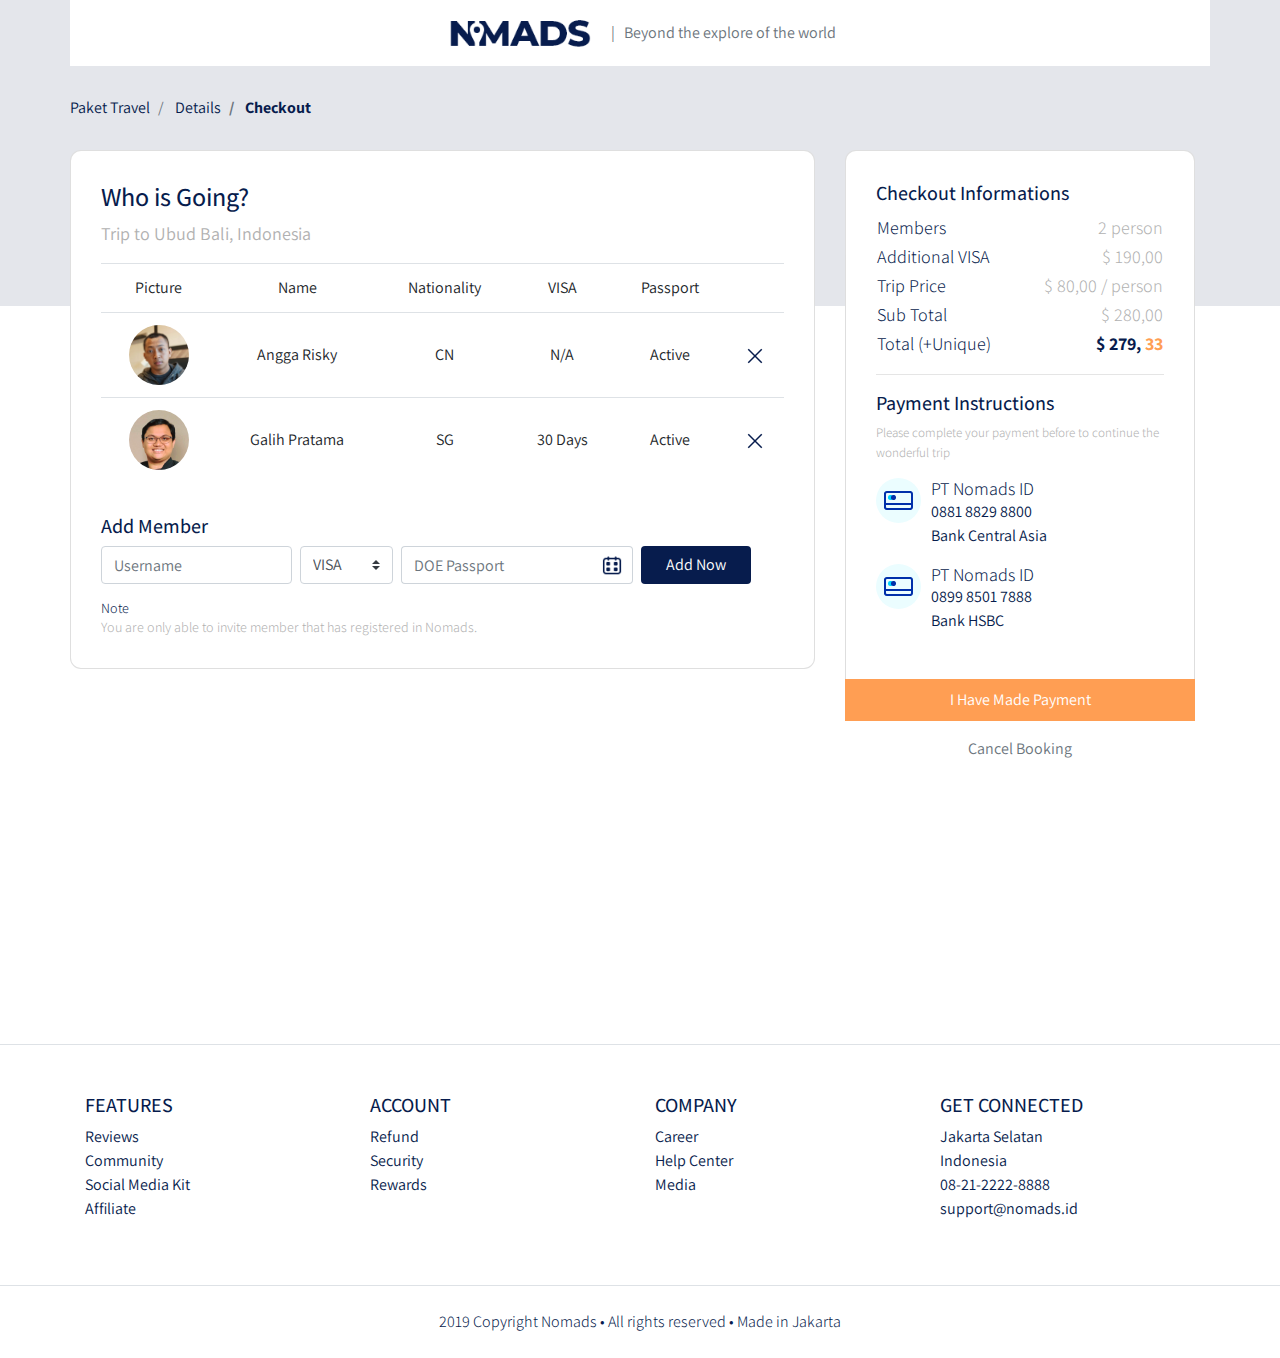
==== checkout.html @ 6e094ee1 "fix Bugs" ====
<!DOCTYPE html>
<html lang="en">
<head>
    <meta charset="UTF-8">
    <meta http-equiv="X-UA-Compatible" content="IE=edge">
    <meta name="viewport" content="width=device-width, initial-scale=1.0">
    <title>Document</title>
    <link rel="stylesheet" href="frontend/libraries/bootstrap/css/bootstrap.css">
    <link rel="stylesheet" href="frontend/libraries/xzoom/xzoom.css">
    <link rel="stylesheet" href="frontend/libraries/combined/css/gijgo.min.css">
    <link rel="preconnect" href="https://fonts.gstatic.com">
    <link href="https://fonts.googleapis.com/css2?family=Assistant:wght@200;300;400;500;600;700;800&family=Playfair+Display:ital,wght@0,400;0,500;0,600;0,700;0,800;0,900;1,400;1,500;1,600;1,700;1,800;1,900&display=swap" rel="stylesheet">
    <link rel="stylesheet" href="frontend/styles/main.css">
    
</head>
<body>
    <!-- Navbar -->
    <div class="container">
        <nav class="row navbar navbar-expand-lg navbar-light bg-white">
            <div class="navbar-nav ml-auto mr-auto mr-sm-auto mr-lg-0 mr-md-auto">
                <a href="index.html" class="navbar-brand">
                    <img src="frontend/images/logo_nomads.png" alt="">  
                </a>
                </div>
                <ul class="navbar-nav mr-auto d-none d-lg-block">
                    <li>
                        <span class="text-muted">
                            | &nbsp; Beyond the explore of the world
                        </span>
                    </li>
                </ul>
        </nav>
    </div>
    
    <main>
        <section class="section-details-header"></section>
    <section class="section-details-content">
    <div class="container">
        <div class="row">
            <div class="col p-0">
                <nav>
                    <ol class="breadcrumb">
                        <li class="breadcrumb-item">
                            Paket Travel
                        </li>
                            <li class="breadcrumb-item">
                                Details
                            </li>
                            <li class="breadcrumb-item active">
                                Checkout
                            </li>
                    </ol>
                </nav>
            </div>
        </div>
        <div class="row">
            <div class="col-lg-8 pl-lg-0">
                <div class="card card-details">
                    <h1>Who is Going?</h1>
                    <p>
                        Trip to Ubud Bali, Indonesia
                    </p>
                    <div class="attendee">
                            <table class="table table-responsive-sm text-center">
                                    <thead>
                                        <tr>
                                            <td>Picture</td>
                                            <td>Name</td>
                                            <td>Nationality</td>
                                            <td>VISA</td>
                                            <td>Passport</td>
                                            <td></td>
                                        </tr>
                                    </thead>
                                    <tbody>
                                        <tr>
                                            <td>
                                                <img src="frontend/images/avatar-4.png" height="60px">
                                            </td>
                                            <td class="align-middle">
                                                Angga Risky
                                            </td>
                                            <td class="align-middle">
                                                CN
                                            </td>
                                            <td class="align-middle">
                                                N/A
                                            </td>
                                            <td class="align-middle">
                                                Active
                                            </td>
                                            <td class="align-middle">
                                                <a href="#">
                                                    <img src="frontend/images/ic_remove.png" alt="">
                                                </a>
                                            </td>
                                        </tr>
                                        <tr>
                                            <td>
                                                <img src="frontend/images/avatar-5.png" height="60px">
                                            </td>
                                            <td class="align-middle">
                                                Galih Pratama
                                            </td>
                                            <td class="align-middle">
                                                SG
                                            </td>
                                            <td class="align-middle">
                                                30 Days
                                            </td>
                                            <td class="align-middle">
                                                Active
                                            </td>
                                            <td class="align-middle">
                                                <a href="#">
                                                    <img src="frontend/images/ic_remove.png" alt="">
                                                </a>
                                            </td>
                                        </tr>
                                    </tbody>
                            </table>
                    </div>
                    <div class="member mt-3">
                        <h2>Add Member</h2>
                        <form class="form-inline">
                            <label for="inputUsername" class="sr-only">Nama</label>
                            <input type="text" name="inputUsername" class="form-control mb-2 mr-sm-2" id="inputUsername" placeholder="Username">
                            <label for="inputVisa" class="sr-only">Visa</label>
                            <select name="inputVisa" id="inputVisa" class="custom-select mb-2 mr-sm-2">
                                <option value="Visa" selected>VISA</option>
                                <option value="30 Days">30 Days</option>
                                <option value="N/A">N/A</option>
                            </select>

                            <label for="doePassport" class="sr-only">DOE Passport</label>
                            <div class="input-grup mb-2 mr-sm-2">
                                <input type="text" class="form-control datepicker" id="doePassport" placeholder="DOE Passport">
                            </div>
                            <button type="submit" class="btn btn-add-now mb-2 px-4">Add Now</button>
                        </form>
                        <h3 class="mt-2 mb-0">Note</h3>
                        <p class="disclaimer mb-0">
                            You are only able to invite member that has registered in Nomads.
                        </p>
                    </div>
            </div>
        </div>
        <div class="col-lg-4">
            <div class="card card-details card-right">
                <h2>Checkout Informations</h2>
                <table class="trip-informations">
                    <tr>
                        <th width="50%">Members</th>
                        <td width="50%" class="text-right">
                            2 person
                        </td>
                    </tr>
                    <tr>
                        <th width="50%">Additional VISA</th>
                        <td width="50%" class="text-right">
                            $ 190,00
                        </td>
                    </tr>

                    <tr>
                        <th width="50%">Trip Price</th>
                        <td width="50%" class="text-right">
                            $ 80,00 / person
                        </td>
                    </tr>
                    <tr>
                        <th width="50%">Sub Total</th>
                        <td width="50%" class="text-right">
                            $ 280,00
                        </td>
                    </tr>
                    <tr>
                        <th width="50%">Total (+Unique)</th>
                        <td width="50%" class="text-right text-total">
                            <span class="text-blue">$ 279,</span>
                            <span class="text-orange">33</span>
                        </td>
                    </tr>
                </table>
                <hr>
                <h2>Payment Instructions</h2>
                <p class="payment-instructions">
                    Please complete your payment before to 
continue the wonderful trip
                </p>
                <div class="bank">
                    <div class="bank-item pb-3">
                        <img src="frontend/images/ic_bank.png" alt="" class="bank-image">
                        <div class="description">
                            <h3>PT Nomads ID</h3>
                            <p>
                                0881 8829 8800
                                <br>
                                Bank Central Asia
                            </p>
                        </div>
                        <div class="clearfix">
                        </div>
                    </div>
                    <div class="bank-item pb-3">
                        <img src="frontend/images/ic_bank.png" alt="" class="bank-image">
                        <div class="description">
                            <h3>PT Nomads ID</h3>
                            <p>
                                0899 8501 7888
                                <br>
                                Bank HSBC
                            </p>
                        </div>
                        <div class="clearfix"> 
                        </div>
                    </div>
                </div>
            </div>
            <div class="join-container">
                <a href="success.html" class="btn btn-block btn-join-now mt-3 py-2">
                    I Have Made Payment
                </a>
            </div>
            <div class="text-center mt-3">
                <a href="details.html" class="text-muted">
                    Cancel Booking
                </a>
            </div>
        </div>
    </div>
    </section>
    </main>

    <footer class="section-footer mt-5 mb-4 border-top">
        <div class="container pt-5 pb-5">
            <div class="row justify-content-center">
                <div class="col-12">
                    <div class="row">
                        <div class="col-12 col-lg-3">
                            <h5>FEATURES</h5>
                            <ul class="list-unstyled">
                                <li><a href="#">Reviews</a></li>
                                <li><a href="#">Community</a></li>
                                <li><a href="#">Social Media Kit</a></li>
                                <li><a href="#">Affiliate</a></li>
                            </ul>
                        </div>
                        <div class="col-12 col-lg-3">
                            <h5>ACCOUNT</h5>
                            <ul class="list-unstyled">
                                <li><a href="#">Refund</a></li>
                                <li><a href="#">Security</a></li>
                                <li><a href="#">Rewards</a></li>
                            </ul>
                        </div>
                        <div class="col-12 col-lg-3">
                            <h5>COMPANY</h5>
                            <ul class="list-unstyled">
                                <li><a href="#">Career</a></li>
                                <li><a href="#">Help Center</a></li>
                                <li><a href="#">Media</a></li>
                            </ul>
                        </div>
                        <div class="col-12 col-lg-3">
                            <h5>GET CONNECTED</h5>
                            <ul class="list-unstyled">
                                <li><a href="#">Jakarta Selatan</a></li>
                                <li><a href="#">Indonesia</a></li>
                                <li><a href="#">08-21-2222-8888</a></li>
                                <li><a href="#">support@nomads.id</a></li>
                            </ul>
                        </div>
                    </div>
                </div>
            </div>
        </div>
        <div class="container-fluid">
            <div class="row border-top justify-content-center align-items-center pt-4">
                <div class="col-auto text-gray-500 font-weight-light">
                    2019 Copyright Nomads • All rights reserved • Made in Jakarta
                </div>
            </div>
        </div>
    </footer>

    <script src="frontend/libraries/jquery/jquery-3.5.1.min.js"></script>
    <script src="frontend/libraries/bootstrap/js/bootstrap.js"></script>
    <script src="frontend/libraries/retina/retina.min.js"></script>
    <script src="frontend/libraries/xzoom/xzoom.min.js"></script>
    <script src="frontend/libraries/combined/js/gijgo.min.js"></script>
    <script>
        $(document).ready(function() {
            $('.xzoom, .xzoom-gallery').xzoom({
                zoomWidth: 500,
                title: false,
                tint: '#333',
                xoffset: 15

            });

            $('.datepicker').datepicker({
                uiLibrary: 'bootstrap4',
                icons: {
                    rightIcon: '<img src="frontend/images/ic_doe.png" />'
                }
            })
        });
    </script>
</body>
</html>
---- frontend/libraries/xzoom/xzoom.css ----
/* Compatibility styles for frameworks like bootstrap, foundation e.t.c */
.xzoom-source img, .xzoom-preview img, .xzoom-lens img {
  display: block;
  max-width: none;
  max-height: none;
  -webkit-transition: none;
  -moz-transition: none;
  -o-transition: none;
  transition: none;
}
/* --------------- */

/* xZoom Styles below */
.xzoom-container { 
  display: inline-block;
}

.xzoom-thumbs {
  text-align: center;
  margin-bottom: 10px;
}

.xzoom { 
  -webkit-box-shadow: 0px 0px 5px 0px rgba(0,0,0,0.5);
  -moz-box-shadow: 0px 0px 5px 0px rgba(0,0,0,0.5);
  box-shadow: 0px 0px 5px 0px rgba(0,0,0,0.5);  
}
.xzoom2, .xzoom3, .xzoom4, .xzoom5 {
  -webkit-box-shadow: 0px 0px 5px 0px rgba(0,0,0,0.5);
  -moz-box-shadow: 0px 0px 5px 0px rgba(0,0,0,0.5);
  box-shadow: 0px 0px 5px 0px rgba(0,0,0,0.5);
}

/* Thumbs */
.xzoom-gallery, .xzoom-gallery2, .xzoom-gallery3, .xzoom-gallery4, .xzoom-gallery5 {
  border: 1px solid #cecece;
  margin-left: 5px;
  margin-bottom: 10px;
}

.xzoom-source, .xzoom-hidden {
  display: block;
  position: static;
  float: none;
  clear: both;
}

/* Everything out of border is hidden */
.xzoom-hidden {
  overflow: hidden;
}

/* Preview */
.xzoom-preview {
  border: 1px solid #888;
  background: #2f4f4f;
  box-shadow: -0px -0px 10px rgba(0,0,0,0.50);
}

/* Lens */
.xzoom-lens {
  border: 1px solid #555;
  box-shadow: -0px -0px 10px rgba(0,0,0,0.50);
  cursor: crosshair;
}

/* Loading */
.xzoom-loading {
  background-position: center center;
  background-repeat: no-repeat;
  border-radius: 100%;
  opacity: .7;
  background: url(../images/xloading.gif);
  width: 48px;
  height: 48px;
}

/* Additional class that applied to thumb when it is active */
.xactive {
  -webkit-box-shadow: 0px 0px 3px 0px rgba(74,169,210,1);
  -moz-box-shadow: 0px 0px 3px 0px rgba(74,169,210,1);
  box-shadow: 0px 0px 3px 0px rgba(74,169,210,1); 
  border: 1px solid #4aaad2;
}

/* Caption */
.xzoom-caption {
  position: absolute;
  bottom: -43px;
  left: 0;
  background: #000;
  width: 100%;
  text-align: left;
}

.xzoom-caption span {
  color: #fff;
  font-family: Arial, sans-serif;
  display: block;
  font-size: 0.75em;
  font-weight: bold;
  padding: 10px;
}
---- frontend/libraries/combined/css/gijgo.min.css ----
.gj-button-md,.gj-text-align-center{text-align:center}.gj-button-md,.gj-modal{overflow:hidden;outline:0}.gj-button-md,.gj-button-md-group{position:relative;vertical-align:middle}.gj-button,.gj-button-md,.gj-cursor-pointer{cursor:pointer}.gj-button{background-color:#f5f5f5;border:1px solid #ddd;color:#000;border-radius:3px;padding:6px 10px}.gj-unselectable{-webkit-touch-callout:none;-webkit-user-select:none;-khtml-user-select:none;-moz-user-select:none;-ms-user-select:none;user-select:none}.gj-row{display:-webkit-box;display:-ms-flexbox;display:flex;-ms-flex-wrap:wrap;flex-wrap:wrap}.gj-margin-left-5{margin-left:5px}.gj-margin-left-10{margin-left:10px}.gj-width-full{width:100%}.gj-font-size-16{font-size:16px}.gj-hidden{display:none}.gj-button-md{background:0 0;border:none;border-radius:2px;color:rgba(0,0,0,.87);height:36px;margin:0;min-width:64px;padding:0 16px;display:inline-block;font-family:Roboto,Helvetica,Arial,sans-serif;font-size:1rem;font-weight:500;text-transform:uppercase;letter-spacing:0;will-change:box-shadow;transition:box-shadow .2s cubic-bezier(.4,0,1,1),background-color .2s cubic-bezier(.4,0,.2,1),color .2s cubic-bezier(.4,0,.2,1);text-decoration:none;line-height:36px;-webkit-user-select:none;-moz-user-select:none;-ms-user-select:none;user-select:none}.gj-button-md:hover{background-color:rgba(158,158,158,.2)}.gj-button-md:disabled{color:rgba(0,0,0,.26);background:0 0}.gj-button-md .gj-icon,.gj-button-md .material-icons{vertical-align:middle}.gj-button-md.gj-button-md-icon{width:24px;height:31px;min-width:24px;padding:0;display:table}ul.gj-list-bootstrap li [data-role=image],ul.gj-list-md li [data-role=checkbox],ul.gj-list-md li [data-role=image]{height:24px;width:24px}.gj-button-md.gj-button-md-icon .gj-icon,.gj-button-md.gj-button-md-icon .material-icons{display:table-cell;margin-right:0;width:24px;height:24px}.gj-button-md.active{background-color:rgba(158,158,158,.4)}.gj-button-md-group{display:inline-block}.gj-textbox-md{border:none;border-bottom:1px solid rgba(0,0,0,.42);display:block;font-family:Helvetica,Arial,sans-serif;font-size:16px;line-height:16px;padding:4px 0;margin:0;width:100%;background:0 0;text-align:left;color:rgba(0,0,0,.87)}.gj-textbox-md:active,.gj-textbox-md:focus{border-bottom:2px solid rgba(0,0,0,.42);outline:0}.gj-textbox-md::placeholder{color:#8e8e8e}.gj-textbox-md:-ms-input-placeholder{color:#8e8e8e}.gj-textbox-md::-ms-input-placeholder{color:#8e8e8e}.gj-md-spacer-24{min-width:24px;width:24px;display:inline-block}.gj-md-spacer-32{min-width:32px;width:32px;display:inline-block}.gj-modal{position:fixed;top:0;right:0;bottom:0;left:0;z-index:1203;display:none;-webkit-overflow-scrolling:touch;background-color:rgba(0,0,0,.54118);transition:.2s ease opacity;will-change:opacity}ul.gj-list li [data-role=wrapper]{display:table;width:100%}ul.gj-list li [data-role=checkbox],ul.gj-list li [data-role=image]{display:table-cell;vertical-align:middle;text-align:center}ul.gj-list li [data-role=display]{display:table-cell;vertical-align:middle;cursor:pointer}ul.gj-list li [data-role=display]:empty:before{content:"\200b"}ul.gj-list-bootstrap{padding-left:0;margin-bottom:0}ul.gj-list-bootstrap li{padding:0}ul.gj-list-bootstrap li [data-role=wrapper]{padding:0 10px}ul.gj-list-bootstrap li [data-role=checkbox]{width:24px;padding:3px}ul.gj-list-bootstrap li [data-role=display]{padding:8px 0 8px 4px}.list-group-item.active ul li,.list-group-item.active:focus ul li,.list-group-item.active:hover ul li{text-shadow:none;color:initial}ul.gj-list-md{padding:0;list-style:none;line-height:24px;letter-spacing:0;color:#616161}.gj-picker-md,ul.gj-list-md li{font-family:Roboto,Helvetica,Arial,sans-serif;font-size:16px;font-weight:400;letter-spacing:.04em;line-height:1}ul.gj-list-md li{display:list-item;list-style-type:none;padding:0;min-height:unset;box-sizing:border-box;align-items:center;cursor:default;overflow:hidden;-webkit-flex-direction:row;-ms-flex-direction:row;flex-direction:row;-webkit-flex-wrap:nowrap;-ms-flex-wrap:nowrap;flex-wrap:nowrap}ul.gj-list-md li [data-role=display]{padding:8px 0 8px 5px;order:0;flex-grow:2;text-decoration:none;box-sizing:border-box;align-items:center;text-align:left;color:rgba(0,0,0,.87)}ul.gj-list-md li.disabled>[data-role=wrapper]>[data-role=display]{color:#9E9E9E}.gj-list-md-active{background:#e0e0e0;color:#3f51b5}.gj-picker{position:absolute;z-index:1203;background-color:#fff}.gj-picker .selected{color:#fff}.gj-picker-md{color:rgba(0,0,0,.87);border:1px solid #E0E0E0}.gj-modal .gj-picker-md{border:0}.gj-picker-md [role=header]{color:rgba(255,255,255,.54);display:flex;background:#2196f3;align-items:baseline;user-select:none;justify-content:center}.gj-picker-md [role=footer]{float:right;padding:10px}.gj-picker-md [role=footer] button.gj-button-md{color:#2196f3;font-weight:700;font-size:13px}.gj-picker-bootstrap{border:1px solid #E0E0E0}.gj-picker-bootstrap .selected{color:#888}.gj-picker-bootstrap [role=header]{background:#eee;color:#AAA}@font-face{font-family:gijgo-material;src:url(../fonts/gijgo-material.eot?235541);src:url(../fonts/gijgo-material.eot?235541#iefix) format('embedded-opentype'),url(../fonts/gijgo-material.ttf?235541) format('truetype'),url(../fonts/gijgo-material.woff?235541) format('woff'),url(../fonts/gijgo-material.svg?235541#gijgo-material) format('svg');font-weight:400;font-style:normal}.gj-icon{font-family:gijgo-material!important;font-size:24px;speak:none;font-style:normal;font-weight:400;font-variant:normal;text-transform:none;line-height:1;letter-spacing:0;-webkit-font-feature-settings:"liga";-moz-font-feature-settings:"liga=1";-moz-font-feature-settings:"liga";-ms-font-feature-settings:"liga" 1;font-feature-settings:"liga";-webkit-font-variant-ligatures:discretionary-ligatures;font-variant-ligatures:discretionary-ligatures;-webkit-font-smoothing:antialiased;-moz-osx-font-smoothing:grayscale}.gj-icon.undo:before{content:"\e900"}.gj-icon.vertical-align-top:before{content:"\e901"}.gj-icon.vertical-align-center:before{content:"\e902"}.gj-icon.vertical-align-bottom:before{content:"\e903"}.gj-icon.arrow-dropup:before{content:"\e904"}.gj-icon.clock:before{content:"\e905"}.gj-icon.refresh:before{content:"\e906"}.gj-icon.last-page:before{content:"\e907"}.gj-icon.first-page:before{content:"\e908"}.gj-icon.cancel:before{content:"\e909"}.gj-icon.clear:before{content:"\e90a"}.gj-icon.check-circle:before{content:"\e90b"}.gj-icon.delete:before{content:"\e90c"}.gj-icon.arrow-upward:before{content:"\e90d"}.gj-icon.arrow-forward:before{content:"\e90e"}.gj-icon.arrow-downward:before{content:"\e90f"}.gj-icon.arrow-back:before{content:"\e910"}.gj-icon.list-numbered:before{content:"\e911"}.gj-icon.list-bulleted:before{content:"\e912"}.gj-icon.indent-increase:before{content:"\e913"}.gj-icon.indent-decrease:before{content:"\e914"}.gj-icon.redo:before{content:"\e915"}.gj-icon.align-right:before{content:"\e916"}.gj-icon.align-left:before{content:"\e917"}.gj-icon.align-justify:before{content:"\e918"}.gj-icon.align-center:before{content:"\e919"}.gj-icon.strikethrough:before{content:"\e91a"}.gj-icon.italic:before{content:"\e91b"}.gj-icon.underlined:before{content:"\e91c"}.gj-icon.bold:before{content:"\e91d"}.gj-icon.arrow-dropdown:before{content:"\e91e"}.gj-icon.done:before{content:"\e91f"}.gj-icon.pencil:before{content:"\e920"}.gj-icon.minus:before{content:"\e921"}.gj-icon.plus:before{content:"\e922"}.gj-icon.chevron-up:before{content:"\e923"}.gj-icon.chevron-right:before{content:"\e924"}.gj-icon.chevron-down:before{content:"\e925"}.gj-icon.chevron-left:before{content:"\e926"}.gj-icon.event:before{content:"\e927"}.gj-draggable{cursor:move}.gj-resizable-handle{position:absolute;font-size:.1px;display:block;-ms-touch-action:none;touch-action:none;z-index:1203}.gj-dialog-bootstrap [data-role=title],.gj-dialog-bootstrap4 [data-role=title]{display:inline}.gj-dialog-bootstrap,.gj-dialog-bootstrap4,.gj-dialog-md{z-index:1202;overflow:hidden}.gj-resizable-n{cursor:n-resize;height:7px;width:100%;top:-5px;left:0}.gj-resizable-e{cursor:e-resize;width:7px;right:-5px;top:0;height:100%}.gj-resizable-s{cursor:s-resize;height:7px;width:100%;bottom:-5px;left:0}.gj-resizable-w{cursor:w-resize;width:7px;left:-5px;top:0;height:100%}.gj-resizable-se{cursor:se-resize;width:12px;height:12px;right:1px;bottom:1px}.gj-resizable-sw{cursor:sw-resize;width:9px;height:9px;left:-5px;bottom:-5px}.gj-resizable-nw{cursor:nw-resize;width:9px;height:9px;left:-5px;top:-5px}.gj-resizable-ne{cursor:ne-resize;width:9px;height:9px;right:-5px;top:-5px}.gj-dialog-footer{position:absolute;bottom:0;width:100%;margin-top:0}.gj-dialog-scrollable [data-role=body]{overflow-x:hidden;overflow-y:scroll}.gj-dialog-bootstrap [data-role=close]{line-height:1.42857143}.gj-dialog-bootstrap4 [data-role=close]{line-height:1.5}.gj-dialog-md{background-color:#FFF;border:none;box-shadow:0 11px 15px -7px rgba(0,0,0,.2),0 24px 38px 3px rgba(0,0,0,.14),0 9px 46px 8px rgba(0,0,0,.12);box-sizing:border-box;position:relative;display:-webkit-box;display:-webkit-flex;display:-ms-flexbox;display:flex;-webkit-box-orient:vertical;-webkit-box-direction:normal;-webkit-flex-direction:column;-ms-flex-direction:column;flex-direction:column;-webkit-background-clip:padding-box;background-clip:padding-box;outline:0}.gj-dialog-md-header{padding:24px 24px 0;font-family:Roboto,Helvetica,Arial,sans-serif}.gj-dialog-md-title{margin:0;font-weight:400;display:inline;line-height:28px;font-size:20px}.gj-dialog-md-close{-webkit-appearance:none;padding:0;cursor:pointer;background:0 0;border:0;float:right;line-height:28px;font-size:28px}.gj-dialog-md-body{padding:20px 24px 24px;color:rgba(0,0,0,.54);font-family:Helvetica,Arial,sans-serif;font-size:14px;font-weight:400;line-height:20px}.gj-dialog-md-footer{padding:8px 8px 8px 24px;display:-webkit-flex;display:-ms-flexbox;display:flex;-webkit-flex-direction:row-reverse;-ms-flex-direction:row-reverse;flex-direction:row-reverse;-webkit-flex-wrap:wrap;-ms-flex-wrap:wrap;flex-wrap:wrap;box-sizing:border-box}.gj-dialog-md-footer>:first-child{margin-right:0}.gj-dialog-md-footer>*{margin-right:8px;height:36px}DIV.gj-grid-wrapper{margin:auto;position:relative;clear:both;z-index:1}TABLE.gj-grid{margin:auto;border-collapse:collapse;width:100%;table-layout:fixed}TABLE.gj-grid THEAD TH [data-role=selectAll]{margin:auto}table.gj-grid-bootstrap thead th [data-role=sorticon],table.gj-grid-md thead th [data-role=sorticon]{margin-left:5px}TABLE.gj-grid THEAD TH [data-role=title],TABLE.gj-grid THEAD TH [data-role=sorticon]{display:inline-block}TABLE.gj-grid THEAD TH{overflow:hidden;text-overflow:ellipsis}TABLE.gj-grid.autogrow-header-row THEAD TH{overflow:auto;text-overflow:initial;white-space:pre-wrap;-ms-word-break:break-word;word-break:break-word}TABLE.gj-grid>tbody>tr>td{overflow:hidden;position:relative}table.gj-grid tbody div[data-role=display]{vertical-align:middle;text-indent:0;white-space:pre-wrap;-ms-word-break:break-word;word-break:break-word}table.gj-grid.fixed-body-rows tbody div[data-role=display]{overflow:hidden;text-overflow:ellipsis;white-space:nowrap;-ms-word-break:initial;word-break:initial}table.gj-grid tfoot DIV[data-role=display]{vertical-align:middle;text-indent:0;display:flex}TABLE.gj-grid .fa{padding:2px}TABLE.gj-grid>tbody>tr>td>div{padding:2px;overflow:hidden}DIV.gj-grid-wrapper DIV.gj-grid-loading-cover{background:#BBB;opacity:.5;position:absolute;vertical-align:middle}DIV.gj-grid-wrapper DIV.gj-grid-loading-text{position:absolute;font-weight:700}table.gj-grid-bootstrap thead th{background-color:#f5f5f5;vertical-align:middle}table.gj-grid-bootstrap thead th [data-role=sorticon] i.gj-icon,table.gj-grid-bootstrap thead th [data-role=sorticon] i.material-icons{position:absolute;font-size:20px;top:15px}table.gj-grid-bootstrap tbody tr td div[data-role=display]{padding:0}.gj-grid-bootstrap-4 .gj-checkbox-bootstrap{display:inline-block;padding-top:2px}.gj-grid-bootstrap-4 tbody tr.active{background-color:rgba(0,0,0,.075)}.gj-grid-md{position:relative;border:1px solid #e0e0e0;border-collapse:collapse;white-space:nowrap;font-size:13px;font-family:Roboto,Helvetica,Arial,sans-serif;background-color:#fff}.gj-grid-md td:first-of-type,.gj-grid-md th:first-of-type{padding-left:24px}.gj-grid-md td,.gj-grid-md th{padding:12px 18px;position:relative;box-sizing:border-box}.gj-grid-md th{vertical-align:bottom;font-weight:700;line-height:31px;letter-spacing:0;height:56px;font-size:12px;color:rgba(0,0,0,.54);text-align:right}.gj-grid-md td{height:48px;border-top:1px solid #e0e0e0;border-bottom:1px solid #e0e0e0;text-align:left;color:rgba(0,0,0,.87)}.gj-grid-bootstrap tbody tr.gj-grid-top-border td,.gj-grid-md tbody tr.gj-grid-top-border td{border-top:2px solid #777}.gj-grid-bootstrap tbody tr.gj-grid-bottom-border td,.gj-grid-md tbody tr.gj-grid-bottom-border td{border-bottom:2px solid #777}.gj-grid-md tbody tr{position:relative;height:48px;transition-duration:.28s;transition-timing-function:cubic-bezier(.4,0,.2,1);transition-property:background-color}.gj-grid-md tbody tr:hover{background-color:#EEE}.gj-grid-md tbody tr.gj-grid-md-select{background-color:#F5F5F5}table.gj-grid-md thead th [data-role=sorticon] i.gj-icon,table.gj-grid-md thead th [data-role=sorticon] i.material-icons{position:absolute;font-size:16px;top:19px}table.gj-grid-md thead th.gj-grid-select-all{padding-bottom:3px}@media only all{td.display-1120,td.display-320,td.display-480,td.display-640,td.display-800,td.display-960,th.display-1120,th.display-320,th.display-480,th.display-640,th.display-800,th.display-960{display:none}}@media screen and (min-width:20em){TABLE.gj-grid-bootstrap td.display-320,TABLE.gj-grid-bootstrap th.display-320{display:table-cell}}@media screen and (min-width:30em){TABLE.gj-grid-bootstrap td.display-480,TABLE.gj-grid-bootstrap th.display-480{display:table-cell}}@media screen and (min-width:40em){TABLE.gj-grid-bootstrap td.display-640,TABLE.gj-grid-bootstrap th.display-640{display:table-cell}}@media screen and (min-width:50em){TABLE.gj-grid-bootstrap td.display-800,TABLE.gj-grid-bootstrap th.display-800{display:table-cell}}@media screen and (min-width:60em){TABLE.gj-grid-bootstrap td.display-960,TABLE.gj-grid-bootstrap th.display-960{display:table-cell}}@media screen and (min-width:70em){TABLE.gj-grid-bootstrap td.display-1120,TABLE.gj-grid-bootstrap th.display-1120{display:table-cell}}.gj-grid-md tfoot tr th{padding-right:14px}.gj-grid-md tfoot tr[data-role=pager] .gj-grid-mdl-pager-label{padding-left:5px;padding-right:5px}.gj-grid-md tfoot tr[data-role=pager] .gj-dropdown-md{margin-left:12px}.gj-grid-md tfoot tr[data-role=pager] .gj-dropdown-md [role=presenter]{font-size:12px;font-weight:700;color:rgba(0,0,0,.54)}.gj-grid-md tfoot tr[data-role=pager] .gj-dropdown-md [role=presenter] [role=display]{text-align:right}.gj-grid-md tfoot tr[data-role=pager] .gj-grid-md-limit-select{margin-left:10px;font-size:12px;font-weight:700;color:rgba(0,0,0,.54)}.gj-grid-bootstrap tfoot tr[data-role=pager] th{line-height:30px;background-color:#f5f5f5}.gj-grid-bootstrap tfoot tr[data-role=pager] th>div>button,.gj-grid-bootstrap tfoot tr[data-role=pager] th>div>div{margin-right:5px}.gj-grid-bootstrap-4 tfoot tr[data-role=pager] th>div button{height:34px}.gj-grid-bootstrap-4 tfoot tr[data-role=pager] th div .gj-dropdown-bootstrap-4 .gj-dropdown-expander-mi .gj-icon{top:5px}.gj-grid-bootstrap-3 tfoot tr[data-role=pager] th>div>input{margin-right:5px;width:40px;text-align:right;display:inline-block;font-weight:700}.gj-grid-bootstrap-4 tfoot tr[data-role=pager] th>div>div.input-group{width:40px}.gj-grid-bootstrap-4 tfoot tr[data-role=pager] th>div>div.input-group input{text-align:right;font-weight:700;height:34px;padding-top:2px;padding-bottom:6px}.gj-grid-bootstrap tfoot tr[data-role=pager] th>div>select{display:inline-block;margin-right:5px;width:60px}.gj-grid-bootstrap tfoot tr[data-role=pager] th .gj-dropdown-bootstrap .gj-list-bootstrap [data-role=display]{line-height:14px}.gj-grid-bootstrap tfoot tr[data-role=pager] th .gj-dropdown-bootstrap [role=presenter] [role=display]{font-weight:700}.gj-grid-bootstrap tfoot tr[data-role=pager] th .gj-dropdown-bootstrap-3 [role=presenter]{padding:2px 8px}.gj-grid-bootstrap tfoot tr[data-role=pager] th .gj-dropdown-bootstrap-4 [role=presenter]{padding:1px 8px}.gj-grid thead tr th div.gj-grid-column-resizer-wrapper{position:relative;width:100%;height:0;top:0;left:0;padding:0}span.gj-grid-column-resizer{position:absolute;right:0;width:10px;top:-100px;height:300px;z-index:1203;cursor:e-resize}.gj-grid-resize-cursor{cursor:e-resize}.gj-grid-md tbody tr td.gj-grid-left-border,.gj-grid-md thead tr th.gj-grid-left-border{border-left:3px solid #777}.gj-grid-md tbody tr td.gj-grid-right-border,.gj-grid-md thead tr th.gj-grid-right-border{border-right:3px solid #777}.gj-grid-bootstrap tbody tr td.gj-grid-left-border,.gj-grid-bootstrap thead tr th.gj-grid-left-border{border-left:5px solid #ddd}.gj-grid-bootstrap tbody tr td.gj-grid-right-border,.gj-grid-bootstrap thead tr th.gj-grid-right-border{border-right:5px solid #ddd}.gj-dirty{position:absolute;top:0;left:0;border-style:solid;border-width:3px;border-color:red transparent transparent red;padding:0;overflow:hidden;vertical-align:top}.gj-grid-md tbody tr td.gj-grid-management-column{padding:3px}.gj-grid-md tbody tr td[data-mode=edit]{padding:0 18px}.gj-grid-bootstrap tbody tr td[data-mode=edit],.gj-grid-bootstrap tbody tr td[data-mode=edit] [data-role=edit],.gj-grid-md tbody .gj-dropdown-md [role=presenter] [role=display]{padding:0}.gj-grid-bootstrap-3 tbody tr td.gj-grid-management-column{padding:3px}.gj-grid-bootstrap-3 tbody tr td[data-mode=edit]{height:38px}.gj-grid-bootstrap-3 tbody tr td[data-mode=edit] [data-role=edit] input[type=text]{height:37px;padding:8px}.gj-grid-bootstrap-3 tbody tr td[data-mode=edit] .gj-dropdown-bootstrap [role=presenter]{border:0;border-radius:0;height:37px;padding-left:8px}.gj-grid-bootstrap-3 tbody tr td[data-mode=edit] .gj-datepicker-bootstrap{height:37px}.gj-grid-bootstrap-3 tbody tr td[data-mode=edit] .gj-datepicker-bootstrap [role=input]{height:37px;border:0;border-radius:0}.gj-grid-bootstrap-3 tbody tr td[data-mode=edit] .gj-datepicker-bootstrap [role=right-icon]{border:0;border-radius:0}.gj-grid-bootstrap-3 tbody tr td[data-mode=edit] .gj-checkbox-bootstrap{display:inline-block;padding-top:10px;height:32px}.gj-grid-bootstrap-4 tbody tr td.gj-grid-management-column{padding:6px}.gj-grid-bootstrap-4 tbody tr td[data-mode=edit] [data-role=edit] input[type=text]{height:48px;padding-left:12px}.gj-grid-bootstrap-4 tbody tr td[data-mode=edit] .gj-dropdown-bootstrap [role=presenter]{border:0;border-radius:0;height:48px;padding-left:12px;font-family:-apple-system,system-ui,BlinkMacSystemFont,"Segoe UI",Roboto,"Helvetica Neue",Arial,sans-serif}.gj-grid-bootstrap-4 tbody tr td[data-mode=edit] .gj-dropdown-bootstrap-4 [role=expander].gj-dropdown-expander-mi .gj-icon,.gj-grid-bootstrap-4 tbody tr td[data-mode=edit] .gj-dropdown-bootstrap-4 [role=expander].gj-dropdown-expander-mi .material-icons{top:13px}.gj-grid-bootstrap-4 tbody tr td[data-mode=edit] .gj-datepicker-bootstrap{height:48px}.gj-grid-bootstrap-4 tbody tr td[data-mode=edit] .gj-datepicker-bootstrap [role=input]{height:48px;border:0;border-radius:0}.gj-grid-bootstrap-4 tbody tr td[data-mode=edit] .gj-datepicker-bootstrap [role=right-icon]{background-color:#fff}.gj-grid-bootstrap-4 tbody tr td[data-mode=edit] .gj-datepicker-bootstrap [role=right-icon] button{border:0;border-radius:0;width:43px;position:relative}.gj-grid-bootstrap-4 tbody tr td[data-mode=edit] .gj-datepicker-bootstrap [role=right-icon] .gj-icon,.gj-grid-bootstrap-4 tbody tr td[data-mode=edit] .gj-datepicker-bootstrap [role=right-icon] .material-icons{top:13px;left:10px;font-size:24px}.gj-grid-bootstrap-4 tbody tr td[data-mode=edit] .gj-checkbox-bootstrap{display:inline-block;padding-top:15px;height:42px}.gj-grid-md thead tr[data-role=filter] th{border-top:1px solid #e0e0e0}div.gj-grid-wrapper div.gj-grid-bootstrap-toolbar{background-color:#f5f5f5;padding:8px;font-weight:700;border:1px solid #ddd}div.gj-grid-wrapper div.gj-grid-bootstrap-4-toolbar{background-color:#f5f5f5;padding:12px;font-weight:700;border:1px solid #ddd}div.gj-grid-wrapper div.gj-grid-md-toolbar{font-weight:700;font-size:24px;font-family:Helvetica,Arial,sans-serif;background-color:#fff;border-top:1px solid #e0e0e0;border-left:1px solid #e0e0e0;border-right:1px solid #e0e0e0;border-bottom:0;border-collapse:collapse;padding:0 18px;line-height:56px}.gj-checkbox-bootstrap,.gj-checkbox-md{min-width:0;font-weight:400;text-align:center;position:relative}table.gj-grid-scrollable tbody{overflow-y:auto;overflow-x:hidden;display:block}table.gj-grid-md.gj-grid-scrollable{border-bottom:0}table.gj-grid-md.gj-grid-scrollable tbody{border-right:1px solid #e0e0e0;border-bottom:1px solid #e0e0e0}table.gj-grid-md.gj-grid-scrollable tfoot{border-bottom:1px solid #e0e0e0}table.gj-grid-bootstrap.gj-grid-scrollable{border-bottom:0}table.gj-grid-bootstrap.gj-grid-scrollable tbody{border-right:1px solid #ddd;border-bottom:1px solid #ddd}table.gj-grid-bootstrap.gj-grid-scrollable tbody tr[data-role=row]:first-child td{border-top:0}table.gj-grid-bootstrap.gj-grid-scrollable tbody tr[data-role=row] td:first-child{border-left:0}table.gj-grid-bootstrap.gj-grid-scrollable tbody tr[data-role=row] td:last-child{border-right:0}table.gj-grid-bootstrap.gj-grid-scrollable tfoot{border-bottom:1px solid #ddd}ul.gj-list li [data-role=spacer]{display:table-cell}ul.gj-list li [data-role=expander]{display:table-cell;vertical-align:middle;text-align:center;cursor:pointer}[data-type=tree] ul li [data-role=expander].gj-tree-font-awesome-expander,[data-type=tree] ul li [data-role=expander].gj-tree-glyphicons-expander,[data-type=tree] ul li [data-role=expander].gj-tree-material-icons-expander{width:24px}[data-type=tree] ul li [data-role=expander].gj-tree-glyphicons-expander .glyphicon{top:4px;height:24px}.gj-tree-bootstrap-3 ul.gj-list-bootstrap li{border:0;border-radius:0;color:#333}.gj-tree-bootstrap-3 ul.gj-list-bootstrap li.active{color:#fff}.gj-tree-bootstrap-3 ul.gj-list-bootstrap li.disabled{color:#777;background-color:#eee}.gj-tree-bootstrap-4 ul.gj-list-bootstrap li{border:0;border-radius:0;color:#212529}.gj-tree-bootstrap-4 ul.gj-list-bootstrap li.active{color:#fff}.gj-tree-bootstrap-4 ul.gj-list-bootstrap li.disabled{color:#868e96}.gj-tree-bootstrap-4 ul.gj-list-bootstrap li ul.gj-list-bootstrap{width:100%}.gj-tree-bootstrap-border ul.gj-list-bootstrap li{border:1px solid #ddd}.gj-tree-bootstrap-border ul.gj-list-bootstrap li ul.gj-list-bootstrap li{border-left:0;border-right:0}.gj-tree-bootstrap-border ul.gj-list-bootstrap li:first-child{border-top-left-radius:4px;border-top-right-radius:4px}.gj-tree-bootstrap-border ul.gj-list-bootstrap li:last-child{border-bottom-left-radius:4px;border-bottom-right-radius:4px}.gj-tree-bootstrap-border ul.gj-list-bootstrap li ul.gj-list-bootstrap li:first-child{border-top-left-radius:0;border-top-right-radius:0}.gj-tree-bootstrap-border ul.gj-list-bootstrap li ul.gj-list-bootstrap li:last-child{border-bottom:0;border-bottom-left-radius:0;border-bottom-right-radius:0}ul.gj-list-bootstrap li [data-role=expander].gj-tree-material-icons-expander{padding-top:8px;padding-bottom:4px}.gj-tree-drag-el,.gj-tree-drag-el li{padding:0;margin:0}ul.gj-list-bootstrap li [data-role=expander].gj-tree-material-icons-expander .gj-icon{width:24px;height:24px}ul.gj-list-md li.disabled>[data-role=wrapper]>[data-role=expander]{color:#9E9E9E}.gj-tree-md-border ul.gj-list-md li{border:1px solid #616161;margin-bottom:-1px}.gj-tree-md-border ul.gj-list-md li ul.gj-list-md li{border-left:0;border-right:0}.gj-tree-md-border ul.gj-list-md li ul.gj-list-md li:last-child{border-bottom:0}.gj-tree-drop-above{border-top:1px solid #000}.gj-tree-bootstrap-3 ul.gj-list-bootstrap li [data-role=wrapper].drop-above,.gj-tree-bootstrap-4 ul.gj-list-bootstrap li [data-role=wrapper].drop-above{border-top:2px solid #000}.gj-tree-drop-below{border-bottom:1px solid #000}.gj-tree-bootstrap-3 ul.gj-list-bootstrap li [data-role=wrapper].drop-below,.gj-tree-bootstrap-4 ul.gj-list-bootstrap li [data-role=wrapper].drop-below{border-bottom:2px solid #000}.gj-tree-drag-el{z-index:1203}.gj-tree-drag-el [data-role=wrapper]{cursor:move;display:table}.gj-tree-drag-el [data-role=indicator]{width:14px;padding:0 3px;display:table-cell;vertical-align:middle;text-align:center}.gj-tree-bootstrap-drag-el li.list-group-item{border:0;background:unset}.gj-tree-bootstrap-drag-el [data-role=indicator],.gj-tree-md-drag-el [data-role=indicator]{width:24px;height:24px;padding:0}.gj-checkbox-bootstrap{font-size:0;margin:0;width:18px;height:18px;display:inline}.gj-checkbox-bootstrap input[type=checkbox]{display:none;margin-bottom:-12px}.gj-checkbox-bootstrap span{background:#fff;display:block;content:" ";width:18px;height:18px;line-height:11px;font-size:11px;padding:2px;color:#555;border:1px solid #CCC;border-radius:3px;transition:box-shadow .2s linear,border-color .2s linear;cursor:pointer;margin:auto}.gj-checkbox-bootstrap input[type=checkbox]:focus+span:before{outline:0;box-shadow:0 0 0 0 #66afe9,0 0 6px rgba(102,175,233,.6);border-color:#66afe9}.gj-datepicker-bootstrap :active,.gj-datepicker-bootstrap :focus,.gj-timepicker-bootstrap :active,.gj-timepicker-bootstrap :focus{box-shadow:none}.gj-checkbox-bootstrap input[type=checkbox][disabled]+span{opacity:.6;cursor:not-allowed}.gj-checkbox-bootstrap.gj-checkbox-bootstrap-4 span{line-height:16px;padding:0}.gj-checkbox-bootstrap-4.gj-checkbox-material-icons input[type=checkbox]:checked+span:after,.gj-checkbox-bootstrap-4.gj-checkbox-material-icons input[type=checkbox]:indeterminate+span:after{font-size:16px}.gj-checkbox-md{font-size:0;margin:0;width:16px;height:16px}.gj-checkbox-md input[type=checkbox]{display:none;margin-bottom:-12px}.gj-checkbox-md span{display:inline-block;box-sizing:border-box;width:16px;height:16px;margin:0;cursor:pointer;overflow:hidden;border:2px solid #616161;border-radius:2px;z-index:2}.gj-checkbox-md input[type=checkbox]:checked+span{border:2px solid #536DFE}.gj-checkbox-md input[type=checkbox]:checked+span:after{color:#FFF;background-color:#536DFE;position:absolute;left:1px;top:-15px}.gj-checkbox-md input[type=checkbox]:indeterminate+span{border:2px solid #616161}.gj-checkbox-md input[type=checkbox]:indeterminate+span:after{color:#616161;position:absolute;left:1px;top:-15px}.gj-checkbox-md input[type=checkbox][disabled]+span{border:2px solid #9E9E9E}.gj-editor-md,.gj-editor-md [role=body]{border:1px solid rgba(158,158,158,.2)}.gj-checkbox-md input[type=checkbox][disabled]+span:after{background-color:#9E9E9E}.gj-checkbox-md input[type=checkbox][disabled]:indeterminate+span:after{color:#FFF}.gj-checkbox-material-icons input[type=checkbox]:checked+span:after{content:"\e91f";font-size:14px;font-weight:700;white-space:pre}.gj-checkbox-material-icons input[type=checkbox]:indeterminate+span:after{content:"\e921";font-size:14px;font-weight:700;white-space:pre}.gj-checkbox-glyphicons input[type=checkbox]:checked+span:after{display:inline-block;font-family:'Glyphicons Halflings';content:"\e013 "}.gj-checkbox-glyphicons input[type=checkbox]:indeterminate+span:after{display:inline-block;font-family:'Glyphicons Halflings';content:"\2212 ";padding-right:1px}.gj-checkbox-fontawesome .fa{font-size:14px}.gj-checkbox-bootstrap.gj-checkbox-fontawesome .fa{line-height:18px}.gj-checkbox-fontawesome input[type=checkbox]:checked+span:before{content:"\f00c "}.gj-checkbox-fontawesome input[type=checkbox]:indeterminate+span:before{content:"\f068 "}.gj-editor [role=body]{overflow:auto;outline:transparent solid 0;box-sizing:border-box}.gj-editor-md{padding:7px;font-family:Roboto,Helvetica,Arial,sans-serif;font-size:14px;font-weight:500;letter-spacing:0}.gj-editor-md [role=toolbar]{margin-bottom:7px}.gj-editor-md [role=toolbar] .gj-button-md{min-width:54px;margin-right:5px}.gj-editor-md [role=toolbar] .gj-button-md .gj-icon{width:24px;height:24px}.gj-editor-bootstrap,.gj-editor-bootstrap [role=body]{border:1px solid #eceeef}.gj-editor-md p{margin:0;padding:0}.gj-editor-md blockquote{font-size:14px}.gj-editor-bootstrap{padding:7px}.gj-editor-bootstrap [role=toolbar]{margin-bottom:7px}.gj-editor-bootstrap [role=toolbar] .btn-group{margin-right:10px}.gj-editor-bootstrap [role=toolbar] button{height:36px}.gj-editor-bootstrap p{margin:0;padding:0}.gj-editor-bootstrap blockquote{font-size:14px}.gj-datepicker-md,.gj-dropdown-md [role=presenter]{font-family:Roboto,Helvetica,Arial,sans-serif;font-size:16px;font-weight:400;letter-spacing:.04em}.gj-dropdown{position:relative;border-collapse:separate}.gj-dropdown [role=presenter]{display:table;cursor:pointer;outline:0;position:relative}.gj-dropdown [role=presenter] [role=display]{display:table-cell;text-align:left;width:100%}.gj-dropdown [role=presenter] [role=expander]{display:table-cell;vertical-align:middle;text-align:center;width:24px;height:24px}.gj-dropdown-md [role=presenter]{line-height:1;color:rgba(0,0,0,.87);padding:0;border:0;border-bottom:1px solid rgba(0,0,0,.42);background:0 0}.gj-dropdown-md [role=presenter]:active,.gj-dropdown-md [role=presenter]:focus{border-bottom:2px solid rgba(0,0,0,.42)}.gj-dropdown-md [role=presenter] [role=display]{padding:4px 0;line-height:18px}.gj-dropdown-md [role=presenter] [role=display] .placeholder{color:#8e8e8e}.gj-dropdown-list-md{position:absolute;top:0;left:0;background-color:#f5f5f5;color:#000;margin:0;z-index:1203}.gj-dropdown-list-md li.active,.gj-dropdown-list-md li:hover{background-color:#eee}.gj-dropdown-bootstrap [role=presenter] [role=display]{padding-right:5px}.gj-dropdown-bootstrap [role=presenter] [role=expander]{padding-left:5px}.gj-dropdown-bootstrap [role=presenter] [role=expander].gj-dropdown-expander-mi{width:24px}.gj-dropdown-bootstrap-3 [role=presenter] [role=display]{line-height:20px}.gj-dropdown-bootstrap-3 [role=presenter] [role=display] .placeholder{color:#9999b3}.gj-dropdown-bootstrap-3 [role=presenter] [role=expander]{width:20px;height:20px}.gj-dropdown-bootstrap-3 [role=presenter] [role=expander].gj-dropdown-expander-mi .gj-icon,.gj-dropdown-bootstrap-3 [role=presenter] [role=expander].gj-dropdown-expander-mi .material-icons{top:5px;right:10px;position:absolute}.gj-dropdown-bootstrap-4 [role=presenter]{border:1px solid #ced4da}.gj-dropdown-bootstrap-4 [role=presenter] [role=display]{line-height:24px}.gj-dropdown-bootstrap-4 [role=presenter] [role=expander].gj-dropdown-expander-mi .gj-icon,.gj-dropdown-bootstrap-4 [role=presenter] [role=expander].gj-dropdown-expander-mi .material-icons{top:7px;right:10px;position:absolute}.gj-dropdown-list-bootstrap{position:absolute;top:32px;left:0;margin:0;z-index:1203}.gj-datepicker [role=input]::-ms-clear{display:none}.gj-datepicker [role=right-icon]{cursor:pointer}.gj-picker div[role=navigator]{display:-webkit-box;display:-ms-flexbox;display:flex;-ms-flex-wrap:wrap;flex-wrap:wrap}.gj-picker div[role=navigator] div{cursor:pointer;position:relative;flex-basis:0;-webkit-box-flex:1;-ms-flex-positive:1;flex-grow:1;max-width:100%}.gj-datepicker-md{line-height:1;color:rgba(0,0,0,.87);position:relative}.gj-datepicker-md [role=right-icon]{position:absolute;right:0;top:0;font-size:24px}.gj-datepicker-md.small .gj-textbox-md{font-size:14px}.gj-datepicker-md.small .gj-icon{font-size:22px}.gj-datepicker-md.large .gj-textbox-md{font-size:18px}.gj-datepicker-md.large .gj-icon{font-size:28px}.gj-picker-md.datepicker [role=header]{padding:20px;display:block}.gj-picker-md.datepicker [role=header] [role=year]{font-size:17px;padding-bottom:5px;cursor:pointer}.gj-picker-md.datepicker [role=header] [role=date]{font-size:36px;cursor:pointer}.gj-picker-md div[role=navigator]{height:42px;line-height:42px}.gj-picker div[role=navigator] div[role=period]{width:100%;text-align:center;font-weight:700;font-size:15px}.gj-picker-md div[role=navigator] div:first-child,.gj-picker-md div[role=navigator] div:last-child{max-width:42px}.gj-picker-md div[role=navigator] div i.gj-icon,.gj-picker-md div[role=navigator] div i.material-icons{position:absolute;top:8px}.gj-picker-md div[role=navigator] div:first-child i.gj-icon,.gj-picker-md div[role=navigator] div:first-child i.material-icons{left:10px}.gj-picker-md div[role=navigator] div:last-child i.gj-icon,.gj-picker-md div[role=navigator] div:last-child i.material-icons{right:11px}.gj-picker-md table thead{color:#9E9E9E}.gj-picker-md table tr td div,.gj-picker-md table tr th div{display:block;width:40px;height:40px;line-height:40px;font-size:13px;text-align:center;vertical-align:middle}[type=year].gj-picker-md table tr td div,[type=decade].gj-picker-md table tr td div,[type=century].gj-picker-md table tr td div{width:73px;height:73px;line-height:73px;cursor:pointer}.gj-picker-md table tr td.gj-cursor-pointer div:hover{background:#EEE;border-radius:50%;color:rgba(0,0,0,.87)}.gj-picker-md table tr td.disabled div,.gj-picker-md table tr td.other-month div{color:#BDBDBD}.gj-picker-md table tr td.focused div{background:#E0E0E0;border-radius:50%}.gj-picker-md table tr td.today div{color:#1976D2}.gj-picker-md table tr td.selected.gj-cursor-pointer div{color:#FFF;background:#1976D2;border-radius:50%}.gj-picker-md table tr td.calendar-week div{font-weight:700}.gj-picker-bootstrap{border:1px solid rgba(0,0,0,.15);border-radius:4px;padding:4px}.gj-modal .gj-picker-bootstrap{padding:0}.gj-picker-bootstrap.datepicker [role=header]{padding:10px 20px;display:block}.gj-picker-bootstrap.datepicker [role=header] [role=year]{font-size:15px;cursor:pointer}.gj-picker-bootstrap [role=header] [role=date]{font-size:24px;cursor:pointer}.gj-modal .gj-picker-bootstrap.datepicker [role=body]{padding:15px}.gj-picker-bootstrap div[role=navigator]{height:30px;line-height:30px;text-align:center}.gj-picker-bootstrap div[role=navigator] div:first-child,.gj-picker-bootstrap div[role=navigator] div:last-child{max-width:30px}.gj-picker-bootstrap table tr td div,.gj-picker-bootstrap table tr th div{display:block;width:30px;height:30px;line-height:30px;text-align:center;vertical-align:middle}[type=year].gj-picker-bootstrap table tr td div,[type=decade].gj-picker-bootstrap table tr td div,[type=century].gj-picker-bootstrap table tr td div{width:53px;height:53px;line-height:53px;cursor:pointer}.gj-picker-bootstrap table tr th div i,.gj-picker-bootstrap table tr th div span{line-height:30px}.gj-picker-bootstrap div[role=navigator] .gj-icon,.gj-picker-bootstrap div[role=navigator] .material-icons{margin:3px}.gj-picker-bootstrap table tr td.focused div,.gj-picker-bootstrap table tr td.gj-cursor-pointer div:hover{background:#EEE;border-radius:4px;color:#212529}.gj-picker-bootstrap table tr td.today div{color:#204d74;font-weight:700}.gj-picker-bootstrap table tr td.selected.gj-cursor-pointer div{color:#fff;background-color:#204d74;border-color:#122b40;border-radius:4px}.gj-picker-bootstrap table tr td.disabled div,.gj-picker-bootstrap table tr td.other-month div{color:#777}.gj-datepicker-bootstrap span[role=right-icon].input-group-addon{border-left:0;position:relative;border-radius:0 4px 4px 0}.gj-datepicker-bootstrap span[role=right-icon].input-group-addon .gj-icon,.gj-datepicker-bootstrap span[role=right-icon].input-group-addon .material-icons{position:absolute;top:7px;left:7px}.gj-datepicker-bootstrap [role=right-icon] button{width:38px;position:relative;border:1px solid #ced4da}.gj-datepicker-bootstrap [role=right-icon] button:hover{color:#6c757d;background-color:transparent}.gj-datepicker-bootstrap.input-group-sm [role=right-icon] button{width:30px}.gj-datepicker-bootstrap.input-group-lg [role=right-icon] button{width:48px}.gj-datepicker-bootstrap [role=right-icon] button .gj-icon,.gj-datepicker-bootstrap [role=right-icon] button .material-icons{position:absolute;font-size:21px;top:9px;left:9px}.gj-datepicker-bootstrap.input-group-sm [role=right-icon] button .gj-icon,.gj-datepicker-bootstrap.input-group-sm [role=right-icon] button .material-icons{top:6px;left:6px;font-size:19px}.gj-datepicker-bootstrap.input-group-lg [role=right-icon] button .gj-icon,.gj-datepicker-bootstrap.input-group-lg [role=right-icon] button .material-icons{font-size:27px;top:10px;left:10px}.gj-timepicker [role=input]::-ms-clear{display:none}.gj-timepicker [role=right-icon]{cursor:pointer}.gj-picker.timepicker [role=header]{font-size:58px;padding:20px 0;line-height:58px;display:flex;align-items:baseline;user-select:none;justify-content:center}.gj-picker.timepicker [role=header] div{cursor:pointer;width:66px;text-align:right}.gj-picker [role=header] [role=mode]{position:relative;width:0}.gj-picker [role=header] [role=mode] span{position:absolute;left:7px;line-height:18px;font-size:18px}.gj-picker [role=header] [role=mode] span[role=am]{top:7px}.gj-picker [role=header] [role=mode] span[role=pm]{bottom:7px}.gj-picker [role=body] [role=dial]{width:256px;color:rgba(0,0,0,.87);height:256px;position:relative;background:#eee;border-radius:50%;margin:10px}.gj-picker-md .arrow-begin,.gj-picker-md [role=body] [role=arrow]{background-color:#2196f3}.gj-picker [role=body] [role=hour]{top:calc(50% - 16px);left:calc(50% - 16px);width:32px;height:32px;cursor:pointer;position:absolute;font-size:14px;text-align:center;line-height:32px;user-select:none;pointer-events:none}.gj-colorpicker-md,.gj-timepicker-md{font-family:Roboto,Helvetica,Arial,sans-serif;font-weight:400;letter-spacing:.04em;line-height:1}.gj-picker [role=body] [role=hour].selected{color:rgba(255,255,255,1)}.gj-picker [role=body] [role=arrow]{top:calc(50% - 1px);left:50%;height:2px;position:absolute;pointer-events:none;transform-origin:left center;transition:all 250ms cubic-bezier(.4,0,.2,1);width:calc(50% - 52px)}.gj-picker .arrow-begin{top:-3px;left:-4px;width:8px;height:8px;position:absolute;border-radius:50%}.gj-picker .arrow-end{top:-15px;right:-16px;width:0;height:0;position:absolute;box-sizing:content-box;border-width:16px;border-radius:50%}.gj-timepicker-md{font-size:16px;color:rgba(0,0,0,.87);position:relative}.gj-timepicker-md.small .gj-textbox-md{font-size:14px}.gj-timepicker-md.small .gj-icon{font-size:22px}.gj-timepicker-md.large .gj-textbox-md{font-size:18px}.gj-timepicker-md.large .gj-icon{font-size:28px}.gj-timepicker-md [role=right-icon]{cursor:pointer;position:absolute;right:0;top:0;font-size:24px}.gj-picker-md .arrow-end{border:16px solid #2196f3}.gj-picker-bootstrap .arrow-begin,.gj-picker-bootstrap [role=body] [role=arrow]{background-color:#888}.gj-picker-bootstrap .arrow-end{border:16px solid #888}.gj-timepicker-bootstrap .input-group-addon{border-left:0;position:relative;width:38px;border-radius:0 4px 4px 0}.gj-timepicker-bootstrap.input-group-sm .input-group-addon{width:30px}.gj-timepicker-bootstrap.input-group-lg .input-group-addon{width:46px}.gj-timepicker-bootstrap .input-group-addon .gj-icon,.gj-timepicker-bootstrap .input-group-addon .material-icons{position:absolute;font-size:21px;top:6px;left:8px}.gj-timepicker-bootstrap.input-group-sm .input-group-addon .gj-icon,.gj-timepicker-bootstrap.input-group-sm .input-group-addon .material-icons{font-size:19px;top:5px;left:5px}.gj-timepicker-bootstrap.input-group-lg .input-group-addon .gj-icon,.gj-timepicker-bootstrap.input-group-lg .input-group-addon .material-icons{font-size:27px;top:10px;left:10px}.gj-timepicker-bootstrap [role=right-icon] button{width:38px;position:relative;border:1px solid #ced4da}.gj-timepicker-bootstrap.input-group-sm [role=right-icon] button{width:30px}.gj-timepicker-bootstrap.input-group-lg [role=right-icon] button{width:48px}.gj-timepicker-bootstrap [role=right-icon] button .gj-icon,.gj-timepicker-bootstrap [role=right-icon] button .material-icons{position:absolute;font-size:21px;top:9px;left:9px}.gj-timepicker-bootstrap.input-group-sm [role=right-icon] button .gj-icon,.gj-timepicker-bootstrap.input-group-sm [role=right-icon] button .material-icons{top:6px;left:6px;font-size:19px}.gj-timepicker-bootstrap.input-group-lg [role=right-icon] button .gj-icon,.gj-timepicker-bootstrap.input-group-lg [role=right-icon] button .material-icons{font-size:27px;top:10px;left:10px}.gj-picker.datetimepicker [role=header] [role=date]{padding-bottom:5px;text-align:center;cursor:pointer}.gj-picker [role=switch]{align-items:baseline;user-select:none;position:relative}.gj-picker [role=switch] [role=calendarMode]{position:absolute;bottom:2px;left:0;cursor:pointer}.gj-picker [role=switch] [role=time]{width:100%;text-align:center}.gj-picker [role=switch] [role=time] div{display:inline;cursor:pointer}.gj-picker [role=switch] [role=clockMode]{position:absolute;right:0;bottom:3px;cursor:pointer}.gj-picker-md.datetimepicker [role=header]{font-size:36px;padding:10px 20px;display:block}.gj-picker-md [role=switch]{color:rgba(255,255,255,.54);background:#2196f3;font-size:32px}.gj-picker-bootstrap.datetimepicker [role=header]{font-size:36px;padding:10px 20px;display:block}.gj-picker-bootstrap.datetimepicker [role=header] [role=time]{font-size:22px}.gj-slider{position:relative;padding:8px 6px}.gj-slider [role=track]{width:100%}.gj-slider [role=progress]{position:absolute;z-index:1203}.gj-slider [role=handle]{position:absolute}.gj-slider-md [role=track]{display:-webkit-box;display:-ms-flexbox;display:flex;-webkit-box-orient:vertical;-webkit-box-direction:normal;-ms-flex-direction:column;flex-direction:column;-webkit-box-pack:center;-ms-flex-pack:center;justify-content:center;color:#fff;text-align:center;background-color:#e9ecef;height:2px;background-color:rgba(0,0,0,.26)}.gj-slider-md [role=progress]{display:-webkit-box;display:-ms-flexbox;display:flex;-webkit-box-orient:vertical;-webkit-box-direction:normal;-ms-flex-direction:column;flex-direction:column;-webkit-box-pack:center;-ms-flex-pack:center;justify-content:center;color:#fff;text-align:center;height:2px;background-color:#536DFE;top:8px;left:6px}.gj-slider-md [role=handle]{top:3px;left:0;width:12px;height:12px;background-color:#536DFE;filter:progid:DXImageTransform.Microsoft.gradient(startColorstr='#ff337ab7', endColorstr='#ff2e6da4', GradientType=0);filter:none;-webkit-box-shadow:inset 0 1px 0 rgba(255,255,255,.2),0 1px 2px rgba(0,0,0,.05);box-shadow:inset 0 1px 0 rgba(255,255,255,.2),0 1px 2px rgba(0,0,0,.05);border:0 solid transparent;border-radius:50%;cursor:pointer;z-index:1204}.gj-slider-bootstrap [role=track]{border-radius:4px;height:10px}.gj-slider-bootstrap [role=progress]{height:10px;border-radius:4px;top:8px;left:6px;transition:none}.gj-slider-bootstrap [role=handle]{top:2px;left:0;width:20px;height:20px;filter:progid:DXImageTransform.Microsoft.gradient(startColorstr='#ff337ab7', endColorstr='#ff2e6da4', GradientType=0);filter:none;-webkit-box-shadow:inset 0 1px 0 rgba(255,255,255,.2),0 1px 2px rgba(0,0,0,.05);box-shadow:inset 0 1px 0 rgba(255,255,255,.2),0 1px 2px rgba(0,0,0,.05);border:0 solid transparent;border-radius:50%;cursor:pointer;z-index:1204}.gj-slider-bootstrap-3 [role=handle]{background-color:#337ab7;background-image:-webkit-linear-gradient(top,#337ab7 0,#2e6da4 100%);background-image:-o-linear-gradient(top,#337ab7 0,#2e6da4 100%);background-image:linear-gradient(to bottom,#337ab7 0,#2e6da4 100%);background-repeat:repeat-x}.gj-slider-bootstrap-4 [role=handle]{background-color:#007bff;background-image:-webkit-linear-gradient(top,#007bff 0,#2e6da4 100%);background-image:-o-linear-gradient(top,#007bff 0,#2e6da4 100%);background-image:linear-gradient(to bottom,#007bff 0,#2e6da4 100%);background-repeat:repeat-x}.gj-colorpicker [role=right-icon]{cursor:pointer}.gj-colorpicker-md{font-size:16px;color:rgba(0,0,0,.87);position:relative}.gj-colorpicker-md [role=right-icon]{position:absolute;right:0;top:0;font-size:24px}
---- frontend/styles/main.css ----
body {
  background-color: #ffffff;
  font-family: 'Assistant', sans-serif;
  color: #071C4D;
}

.navbar-brand img {
  max-height: 40px;
}

.navbar-light .navbar-nav .nav-link {
  color: #071C4D;
}

.navbar-light .navbar-nav .nav-link.active {
  font-weight: bold;
  color: #071C4D !important;
}

.btn-navbar-right {
  margin-top: -10px !important;
  margin-bottom: -8px !important;
  margin-right: -18px !important;
  height: 70px;
  border-radius: 0;
}

.btn-login {
  background-color: #071C4D;
  color: #fff;
}

.btn-login:hover {
  background-color: #1E3771;
  color: #fff;
}

header {
  margin-top: -68px;
  padding: 180px 0 165px;
  background-image: url("../images/header.jpg");
  background-size: cover;
}

header h1,
header p {
  color: #fff;
}

header h1 {
  font-family: 'Playfair Display', serif;
  font-weight: bold;
}

header p {
  font-size: 22px;
}

header .btn-get-started {
  background-color: #FF9E53;
  color: #fff;
}

header .btn-get-started:hover {
  color: #fff;
}

.section-stats {
  margin-top: -50px;
}

.section-stats .stats-detail {
  padding-top: 15px;
  background-color: #fff;
  padding-left: 40px;
}

.section-stats h2 {
  font-size: 30px;
  margin-bottom: 0;
}

.section-stats p {
  font-size: 20px;
  font-weight: lighter;
}

.section-popular {
  min-height: 540px;
  background-color: #051334;
  margin-top: -50px;
  margin-bottom: -230px;
}

.section-popular .section-popular-heading {
  margin-top: 150px;
}

.section-popular .section-popular-heading h2,
.section-popular .section-popular-heading p {
  color: #fff;
}

.section-popular .section-popular-heading h2 {
  font-family: 'Playfair Display', serif;
  font-weight: bold;
  font-size: 40px;
}

.section-popular .section-popular-heading p {
  font-size: 18px;
}

.section-popular-content .section-popular-travel .card-travel {
  min-height: 380px;
  background-color: #000;
  color: #fff;
  padding: 30px;
  background-size: cover;
  margin-bottom: 20px;
}

.section-popular-content .section-popular-travel .card-travel .travel-country {
  font-size: 18px;
  color: #fff;
}

.section-popular-content .section-popular-travel .card-travel .travel-location {
  font-size: 26px;
  color: #fff;
}

.section-popular-content .section-popular-travel .card-travel .travel-button .btn-travel-details {
  background-color: #FF9E53;
  color: #fff;
}

.section-popular-content .section-popular-travel .card-travel .travel-button .btn-travel-detailshover {
  background-color: #FFAA69;
  color: #fff;
}

.section-network {
  background-color: #fff;
  margin-top: -170px;
  padding-top: 240px;
  padding-bottom: 50px;
}

.section-network h2 {
  font-family: 'Playfair Display', serif;
  font-weight: bold;
  font-size: 40px;
}

.section-network p {
  font-size: 18px;
}

.section-network img {
  max-width: 100%;
}

.section-testimonial-heading {
  background: -webkit-gradient(linear, left top, left bottom, from(#fff), to(#f7f9ff));
  background: linear-gradient(#fff 0%, #f7f9ff 100%);
  padding-top: 50px;
  min-height: 506px;
}

.section-testimonial-heading h2 {
  font-family: 'Playfair Display', serif;
  font-weight: bold;
  font-size: 40px;
}

.section-testimonial-heading p {
  font-size: 18px;
}

.section-testimonial-content {
  margin-top: -300px;
  padding-bottom: 50px;
}

.section-testimonial-content .card-testimonial {
  padding: 40px 20px 10px;
  border-radius: 11px;
  margin-bottom: 20px;
}

.section-testimonial-content .card-testimonial .testimonial-content {
  min-height: 380px;
}

.section-testimonial-content .card-testimonial h3 {
  font-size: 22px;
}

.section-testimonial-content .card-testimonial .testimonial {
  font-weight: 200;
  font-size: 26px;
  color: #6e6e6e;
  min-height: 160px;
}

.section-testimonial-content .card-testimonial .trip-to {
  font-weight: normal;
  font-size: 22px;
  color: #6e6e6e;
}

.section-testimonial-content .card-testimonial hr {
  margin-left: -20px;
  margin-right: -20px;
}

.section-testimonial-content .btn-need-help {
  background-color: #F2F2F2;
  color: #C3C3C3;
}

.section-testimonial-content .btn-need-helphover {
  background-color: #e0d9d9;
  color: #C3C3C3;
}

.section-testimonial-content .btn-get-started {
  background-color: #FF9E53;
  color: #fff;
}

.section-testimonial-content .btn-get-startedhover {
  background-color: #FFAA69;
  color: #fff;
}

.section-footer a {
  color: #071C4D;
}

.section-details-header {
  min-height: 310px;
  background: #E4E6EB;
  margin-top: -70px;
}

.section-details-content {
  margin-top: -210px;
  min-height: 100vh;
}

.section-details-content .breadcrumb {
  background-color: transparent;
  padding: 0;
  margin-bottom: 30px;
}

.section-details-content .breadcrumb-item.active {
  font-weight: bold;
  color: #071C4D;
}

.section-details-content .card-details {
  padding: 30px;
  border-radius: 11px;
}

.section-details-content .card-details h1 {
  font-size: 26px;
}

.section-details-content .card-details h2 {
  font-size: 20px;
}

.section-details-content .card-details p {
  font-size: 18px;
  color: #b1b1b1;
}

.section-details-content .card-details h3 {
  font-weight: 300;
  font-size: 14px;
  color: #071c4d;
}

.section-details-content .card-details .trip-informations th {
  font-weight: 300;
  font-size: 18px;
  color: #071C4D;
}

.section-details-content .card-details .trip-informations td {
  font-weight: 300;
  font-size: 18px;
  color: #b1b1b1;
}

.section-details-content .card-details .trip-informations .text-blue {
  color: #071C4D;
  font-weight: bold;
}

.section-details-content .card-details .trip-informations .text-orange {
  color: #FF9E53;
  font-weight: bold;
}

.section-details-content .card-details .payment-instructions {
  font-weight: 300;
  font-size: 13px;
  color: #b1b1b1;
}

.section-details-content .card-details .bank .bank-item h3 {
  font-size: 18px;
  color: #071C4D;
  margin-bottom: 0;
}

.section-details-content .card-details .bank .bank-item p {
  margin-bottom: 0;
}

.section-details-content .card-details .bank .bank-item .description {
  margin-left: 10px;
  overflow: hidden;
  float: left;
}

.section-details-content .card-details .bank .bank-item .description p {
  font-weight: normal;
  font-size: 16px;
  color: #071c4d;
}

.section-details-content .card-details .bank .bank-image {
  width: 45px;
  height: 45px;
  float: left;
}

.section-details-content .card-details .disclaimer {
  font-weight: 300;
  font-size: 14px;
  color: #b1b1b1;
}

.section-details-content .card-details .gj-datepicker .datepicker {
  border-right: 0;
}

.section-details-content .card-details .gj-datepicker .input-group-append .btn {
  padding-right: 30px;
}

.section-details-content .card-details .btn-add-now {
  background-color: #071C4D;
  color: #fff;
}

.section-details-content .card-details .btn-add-now:hover {
  background-color: #1E3771;
  color: #fff;
}

.section-details-content .card-right {
  border-bottom-left-radius: 0;
  border-bottom-right-radius: 0;
  border-bottom: 0;
}

.section-details-content .features {
  margin-top: 20px;
}

.section-details-content .features h3 {
  font-size: 18px;
  color: #071C4D;
  margin-bottom: 0;
}

.section-details-content .features p {
  margin-bottom: 0;
}

.section-details-content .features .description {
  margin-left: 10px;
  overflow: hidden;
  float: left;
}

.section-details-content .features .features-image {
  width: 45px;
  height: 45px;
  float: left;
}

.section-details-content .gallery .xzoom-container {
  display: block;
}

.section-details-content .gallery .xzoom-container .xzoom {
  width: 100%;
  -webkit-box-shadow: none;
          box-shadow: none;
  margin-bottom: 10px;
}

.section-details-content .gallery .xzoom-container .xactive {
  border: 4px solid #1abc9c;
  -webkit-box-shadow: none;
          box-shadow: none;
}

.section-details-content .member .member-image {
  width: 40px;
  height: 40px;
  background: #edf2ff;
}

.section-details-content .join-container {
  margin-top: -16px;
}

.section-details-content .btn-join-now {
  background-color: #FF9E53;
  color: #fff;
  border-radius: 0;
}

.section-details-content .btn-join-nowhover {
  background-color: #ffb57c;
  color: #fff;
}

.section-success {
  height: 90vh;
}

.section-success h1 {
  font-weight: 600;
  font-size: 26px;
  color: #071C4D;
}

.section-success p {
  font-weight: 300;
  font-size: 18px;
  color: #b1b1b1;
}

.section-success .btn-home-page {
  border-radius: 4px;
  background-color: #071C4D;
  color: #fff;
}

.section-success .btn-home-page:hover {
  background-color: #1E3771;
  color: #fff;
}
/*# sourceMappingURL=main.css.map */
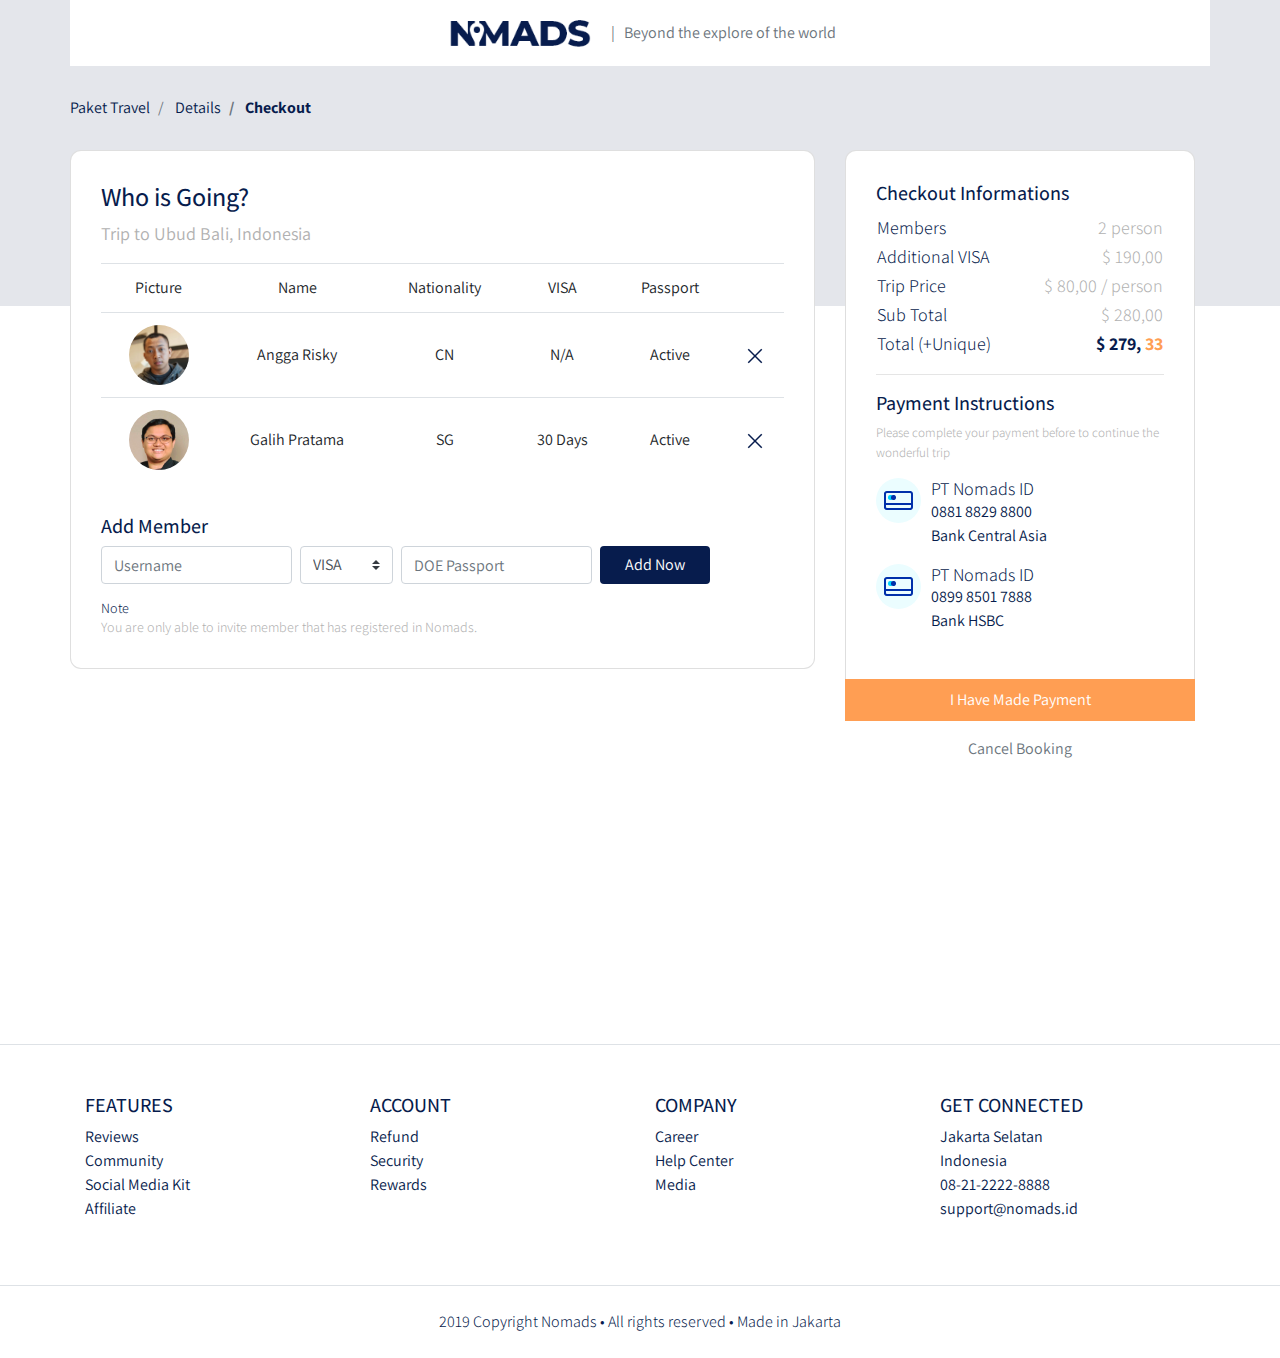
==== commit df6bdc59: "update details page" ====
--- a/checkout.html
+++ b/checkout.html
@@ -289,23 +289,6 @@
     <script src="frontend/libraries/retina/retina.min.js"></script>
     <script src="frontend/libraries/xzoom/xzoom.min.js"></script>
     <script src="frontend/libraries/combined/js/gijgo.min.js"></script>
-    <script>
-        $(document).ready(function() {
-            $('.xzoom, .xzoom-gallery').xzoom({
-                zoomWidth: 500,
-                title: false,
-                tint: '#333',
-                xoffset: 15
-
-            });
-
-            $('.datepicker').datepicker({
-                uiLibrary: 'bootstrap4',
-                icons: {
-                    rightIcon: '<img src="frontend/images/ic_doe.png" />'
-                }
-            })
-        });
-    </script>
+    
 </body>
 </html>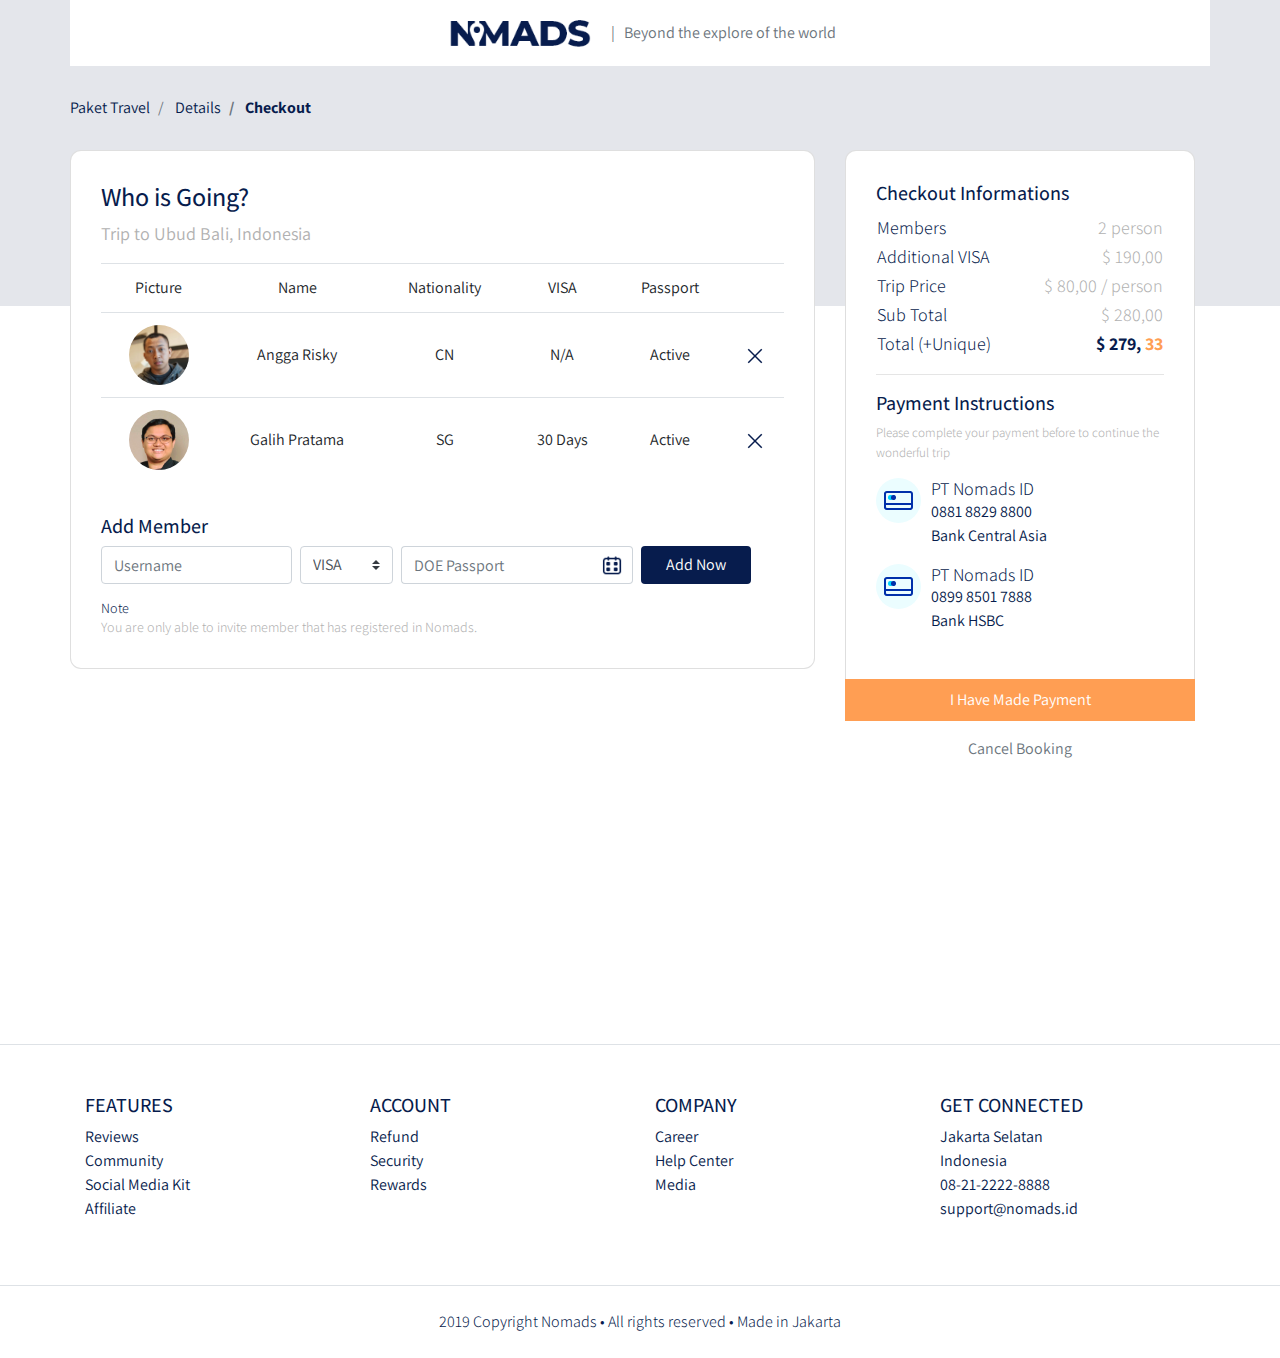
==== commit 7ed5e868: "fix checkoutpage" ====
--- a/checkout.html
+++ b/checkout.html
@@ -1,5 +1,6 @@
 <!DOCTYPE html>
 <html lang="en">
+
 <head>
     <meta charset="UTF-8">
     <meta http-equiv="X-UA-Compatible" content="IE=edge">
@@ -9,59 +10,62 @@
     <link rel="stylesheet" href="frontend/libraries/xzoom/xzoom.css">
     <link rel="stylesheet" href="frontend/libraries/combined/css/gijgo.min.css">
     <link rel="preconnect" href="https://fonts.gstatic.com">
-    <link href="https://fonts.googleapis.com/css2?family=Assistant:wght@200;300;400;500;600;700;800&family=Playfair+Display:ital,wght@0,400;0,500;0,600;0,700;0,800;0,900;1,400;1,500;1,600;1,700;1,800;1,900&display=swap" rel="stylesheet">
+    <link
+        href="https://fonts.googleapis.com/css2?family=Assistant:wght@200;300;400;500;600;700;800&family=Playfair+Display:ital,wght@0,400;0,500;0,600;0,700;0,800;0,900;1,400;1,500;1,600;1,700;1,800;1,900&display=swap"
+        rel="stylesheet">
     <link rel="stylesheet" href="frontend/styles/main.css">
-    
+
 </head>
+
 <body>
     <!-- Navbar -->
     <div class="container">
         <nav class="row navbar navbar-expand-lg navbar-light bg-white">
             <div class="navbar-nav ml-auto mr-auto mr-sm-auto mr-lg-0 mr-md-auto">
                 <a href="index.html" class="navbar-brand">
-                    <img src="frontend/images/logo_nomads.png" alt="">  
+                    <img src="frontend/images/logo_nomads.png" alt="">
                 </a>
-                </div>
-                <ul class="navbar-nav mr-auto d-none d-lg-block">
-                    <li>
-                        <span class="text-muted">
-                            | &nbsp; Beyond the explore of the world
-                        </span>
-                    </li>
-                </ul>
+            </div>
+            <ul class="navbar-nav mr-auto d-none d-lg-block">
+                <li>
+                    <span class="text-muted">
+                        | &nbsp; Beyond the explore of the world
+                    </span>
+                </li>
+            </ul>
         </nav>
     </div>
-    
+
     <main>
         <section class="section-details-header"></section>
-    <section class="section-details-content">
-    <div class="container">
-        <div class="row">
-            <div class="col p-0">
-                <nav>
-                    <ol class="breadcrumb">
-                        <li class="breadcrumb-item">
-                            Paket Travel
-                        </li>
-                            <li class="breadcrumb-item">
-                                Details
-                            </li>
-                            <li class="breadcrumb-item active">
-                                Checkout
-                            </li>
-                    </ol>
-                </nav>
-            </div>
-        </div>
-        <div class="row">
-            <div class="col-lg-8 pl-lg-0">
-                <div class="card card-details">
-                    <h1>Who is Going?</h1>
-                    <p>
-                        Trip to Ubud Bali, Indonesia
-                    </p>
-                    <div class="attendee">
-                            <table class="table table-responsive-sm text-center">
+        <section class="section-details-content">
+            <div class="container">
+                <div class="row">
+                    <div class="col p-0">
+                        <nav>
+                            <ol class="breadcrumb">
+                                <li class="breadcrumb-item">
+                                    Paket Travel
+                                </li>
+                                <li class="breadcrumb-item">
+                                    Details
+                                </li>
+                                <li class="breadcrumb-item active">
+                                    Checkout
+                                </li>
+                            </ol>
+                        </nav>
+                    </div>
+                </div>
+                <div class="row">
+                    <div class="col-lg-8 pl-lg-0">
+                        <div class="card card-details">
+                            <h1>Who is Going?</h1>
+                            <p>
+                                Trip to Ubud Bali, Indonesia
+                            </p>
+                            <div class="attendee">
+                                <table class="table table-responsive-sm text-center">
                                     <thead>
                                         <tr>
                                             <td>Picture</td>
@@ -118,118 +122,120 @@
                                             </td>
                                         </tr>
                                     </tbody>
+                                </table>
+                            </div>
+                            <div class="member mt-3">
+                                <h2>Add Member</h2>
+                                <form class="form-inline">
+                                    <label for="inputUsername" class="sr-only">Nama</label>
+                                    <input type="text" name="inputUsername" class="form-control mb-2 mr-sm-2"
+                                        id="inputUsername" placeholder="Username">
+                                    <label for="inputVisa" class="sr-only">Visa</label>
+                                    <select name="inputVisa" id="inputVisa" class="custom-select mb-2 mr-sm-2">
+                                        <option value="Visa" selected>VISA</option>
+                                        <option value="30 Days">30 Days</option>
+                                        <option value="N/A">N/A</option>
+                                    </select>
+
+                                    <label for="doePassport" class="sr-only">DOE Passport</label>
+                                    <div class="input-grup mb-2 mr-sm-2">
+                                        <input type="text" class="form-control datepicker" id="doePassport"
+                                            placeholder="DOE Passport">
+                                    </div>
+                                    <button type="submit" class="btn btn-add-now mb-2 px-4">Add Now</button>
+                                </form>
+                                <h3 class="mt-2 mb-0">Note</h3>
+                                <p class="disclaimer mb-0">
+                                    You are only able to invite member that has registered in Nomads.
+                                </p>
+                            </div>
+                        </div>
+                    </div>
+                    <div class="col-lg-4">
+                        <div class="card card-details card-right">
+                            <h2>Checkout Informations</h2>
+                            <table class="trip-informations">
+                                <tr>
+                                    <th width="50%">Members</th>
+                                    <td width="50%" class="text-right">
+                                        2 person
+                                    </td>
+                                </tr>
+                                <tr>
+                                    <th width="50%">Additional VISA</th>
+                                    <td width="50%" class="text-right">
+                                        $ 190,00
+                                    </td>
+                                </tr>
+
+                                <tr>
+                                    <th width="50%">Trip Price</th>
+                                    <td width="50%" class="text-right">
+                                        $ 80,00 / person
+                                    </td>
+                                </tr>
+                                <tr>
+                                    <th width="50%">Sub Total</th>
+                                    <td width="50%" class="text-right">
+                                        $ 280,00
+                                    </td>
+                                </tr>
+                                <tr>
+                                    <th width="50%">Total (+Unique)</th>
+                                    <td width="50%" class="text-right text-total">
+                                        <span class="text-blue">$ 279,</span>
+                                        <span class="text-orange">33</span>
+                                    </td>
+                                </tr>
                             </table>
-                    </div>
-                    <div class="member mt-3">
-                        <h2>Add Member</h2>
-                        <form class="form-inline">
-                            <label for="inputUsername" class="sr-only">Nama</label>
-                            <input type="text" name="inputUsername" class="form-control mb-2 mr-sm-2" id="inputUsername" placeholder="Username">
-                            <label for="inputVisa" class="sr-only">Visa</label>
-                            <select name="inputVisa" id="inputVisa" class="custom-select mb-2 mr-sm-2">
-                                <option value="Visa" selected>VISA</option>
-                                <option value="30 Days">30 Days</option>
-                                <option value="N/A">N/A</option>
-                            </select>
-
-                            <label for="doePassport" class="sr-only">DOE Passport</label>
-                            <div class="input-grup mb-2 mr-sm-2">
-                                <input type="text" class="form-control datepicker" id="doePassport" placeholder="DOE Passport">
+                            <hr>
+                            <h2>Payment Instructions</h2>
+                            <p class="payment-instructions">
+                                Please complete your payment before to
+                                continue the wonderful trip
+                            </p>
+                            <div class="bank">
+                                <div class="bank-item pb-3">
+                                    <img src="frontend/images/ic_bank.png" alt="" class="bank-image">
+                                    <div class="description">
+                                        <h3>PT Nomads ID</h3>
+                                        <p>
+                                            0881 8829 8800
+                                            <br>
+                                            Bank Central Asia
+                                        </p>
+                                    </div>
+                                    <div class="clearfix">
+                                    </div>
+                                </div>
+                                <div class="bank-item pb-3">
+                                    <img src="frontend/images/ic_bank.png" alt="" class="bank-image">
+                                    <div class="description">
+                                        <h3>PT Nomads ID</h3>
+                                        <p>
+                                            0899 8501 7888
+                                            <br>
+                                            Bank HSBC
+                                        </p>
+                                    </div>
+                                    <div class="clearfix">
+                                    </div>
+                                </div>
                             </div>
-                            <button type="submit" class="btn btn-add-now mb-2 px-4">Add Now</button>
-                        </form>
-                        <h3 class="mt-2 mb-0">Note</h3>
-                        <p class="disclaimer mb-0">
-                            You are only able to invite member that has registered in Nomads.
-                        </p>
-                    </div>
-            </div>
-        </div>
-        <div class="col-lg-4">
-            <div class="card card-details card-right">
-                <h2>Checkout Informations</h2>
-                <table class="trip-informations">
-                    <tr>
-                        <th width="50%">Members</th>
-                        <td width="50%" class="text-right">
-                            2 person
-                        </td>
-                    </tr>
-                    <tr>
-                        <th width="50%">Additional VISA</th>
-                        <td width="50%" class="text-right">
-                            $ 190,00
-                        </td>
-                    </tr>
-
-                    <tr>
-                        <th width="50%">Trip Price</th>
-                        <td width="50%" class="text-right">
-                            $ 80,00 / person
-                        </td>
-                    </tr>
-                    <tr>
-                        <th width="50%">Sub Total</th>
-                        <td width="50%" class="text-right">
-                            $ 280,00
-                        </td>
-                    </tr>
-                    <tr>
-                        <th width="50%">Total (+Unique)</th>
-                        <td width="50%" class="text-right text-total">
-                            <span class="text-blue">$ 279,</span>
-                            <span class="text-orange">33</span>
-                        </td>
-                    </tr>
-                </table>
-                <hr>
-                <h2>Payment Instructions</h2>
-                <p class="payment-instructions">
-                    Please complete your payment before to 
-continue the wonderful trip
-                </p>
-                <div class="bank">
-                    <div class="bank-item pb-3">
-                        <img src="frontend/images/ic_bank.png" alt="" class="bank-image">
-                        <div class="description">
-                            <h3>PT Nomads ID</h3>
-                            <p>
-                                0881 8829 8800
-                                <br>
-                                Bank Central Asia
-                            </p>
-                        </div>
-                        <div class="clearfix">
-                        </div>
-                    </div>
-                    <div class="bank-item pb-3">
-                        <img src="frontend/images/ic_bank.png" alt="" class="bank-image">
-                        <div class="description">
-                            <h3>PT Nomads ID</h3>
-                            <p>
-                                0899 8501 7888
-                                <br>
-                                Bank HSBC
-                            </p>
-                        </div>
-                        <div class="clearfix"> 
+                        </div>
+                        <div class="join-container">
+                            <a href="success.html" class="btn btn-block btn-join-now mt-3 py-2">
+                                I Have Made Payment
+                            </a>
+                        </div>
+                        <div class="text-center mt-3">
+                            <a href="details.html" class="text-muted">
+                                Cancel Booking
+                            </a>
                         </div>
                     </div>
                 </div>
-            </div>
-            <div class="join-container">
-                <a href="success.html" class="btn btn-block btn-join-now mt-3 py-2">
-                    I Have Made Payment
-                </a>
-            </div>
-            <div class="text-center mt-3">
-                <a href="details.html" class="text-muted">
-                    Cancel Booking
-                </a>
-            </div>
-        </div>
-    </div>
-    </section>
+        </section>
     </main>
 
     <footer class="section-footer mt-5 mb-4 border-top">
@@ -289,6 +295,24 @@
     <script src="frontend/libraries/retina/retina.min.js"></script>
     <script src="frontend/libraries/xzoom/xzoom.min.js"></script>
     <script src="frontend/libraries/combined/js/gijgo.min.js"></script>
-    
+    <script>
+        $(document).ready(function () {
+            $('.xzoom, .xzoom-gallery').xzoom({
+                zoomWidth: 500,
+                title: false,
+                tint: '#333',
+                xoffset: 15
+
+            });
+
+            $('.datepicker').datepicker({
+                uiLibrary: 'bootstrap4',
+                icons: {
+                    rightIcon: '<img src="frontend/images/ic_doe.png" />'
+                }
+            })
+        });
+    </script>
 </body>
+
 </html>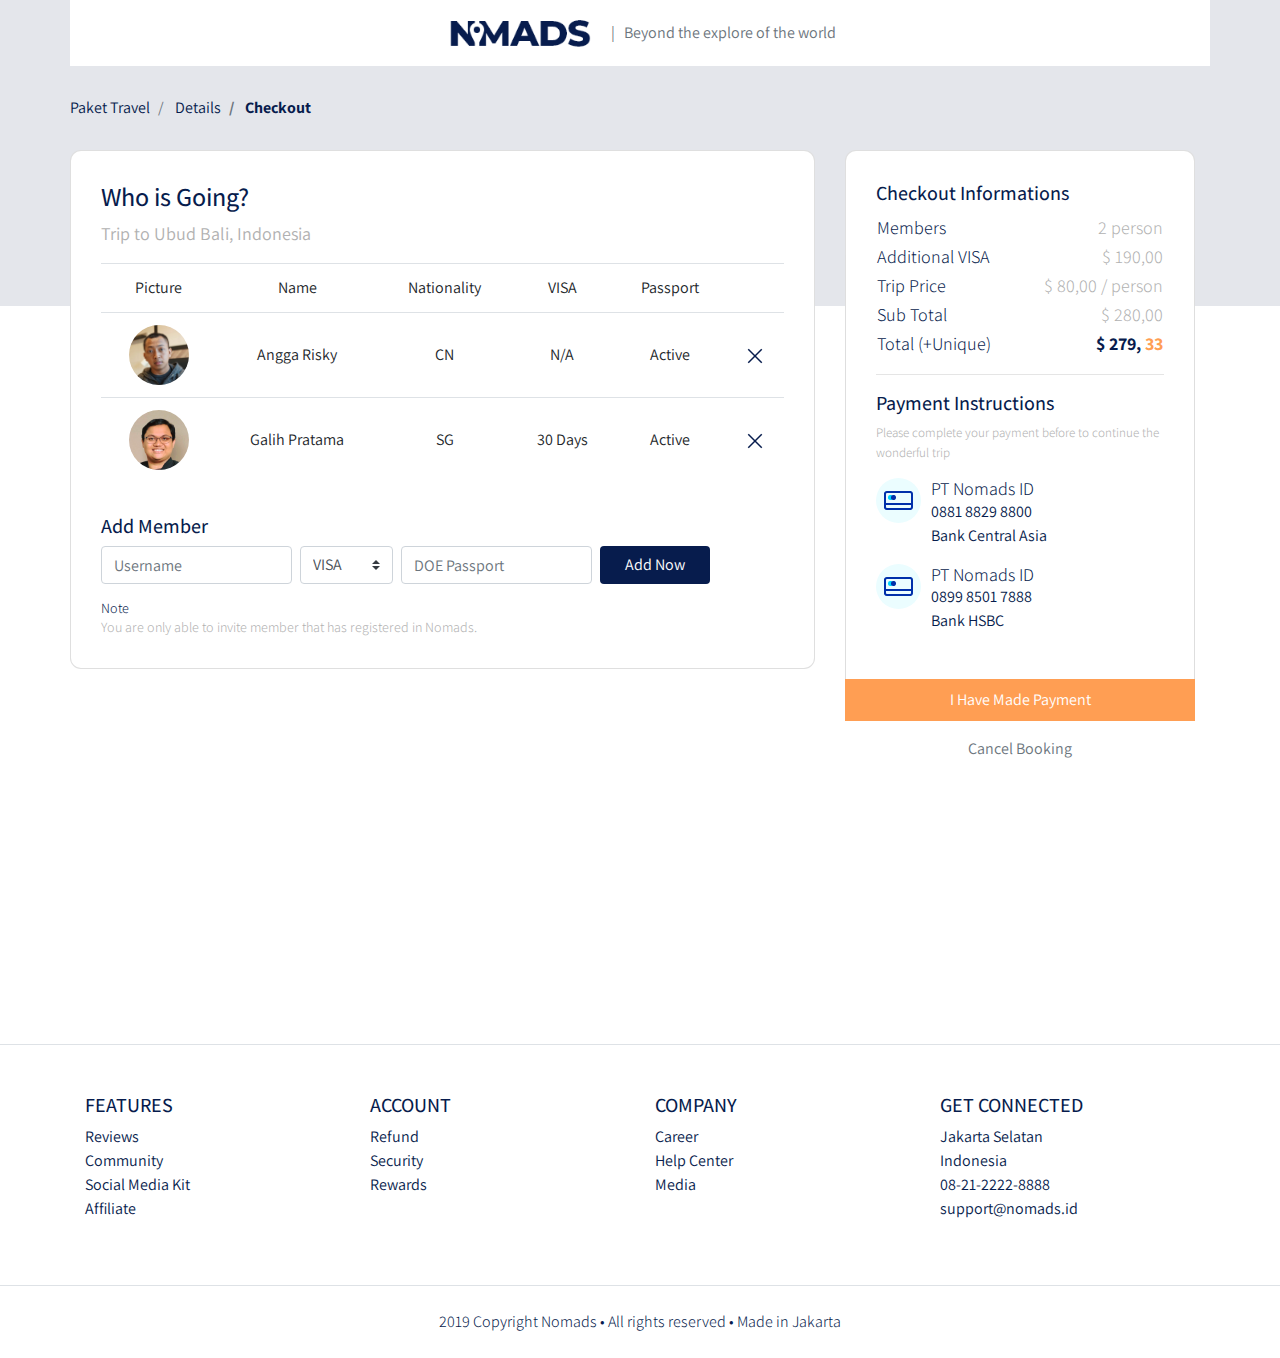
==== commit 520076d2: "checkout page update" ====
--- a/checkout.html
+++ b/checkout.html
@@ -295,24 +295,7 @@
     <script src="frontend/libraries/retina/retina.min.js"></script>
     <script src="frontend/libraries/xzoom/xzoom.min.js"></script>
     <script src="frontend/libraries/combined/js/gijgo.min.js"></script>
-    <script>
-        $(document).ready(function () {
-            $('.xzoom, .xzoom-gallery').xzoom({
-                zoomWidth: 500,
-                title: false,
-                tint: '#333',
-                xoffset: 15
-
-            });
-
-            $('.datepicker').datepicker({
-                uiLibrary: 'bootstrap4',
-                icons: {
-                    rightIcon: '<img src="frontend/images/ic_doe.png" />'
-                }
-            })
-        });
-    </script>
+
 </body>
 
 </html>